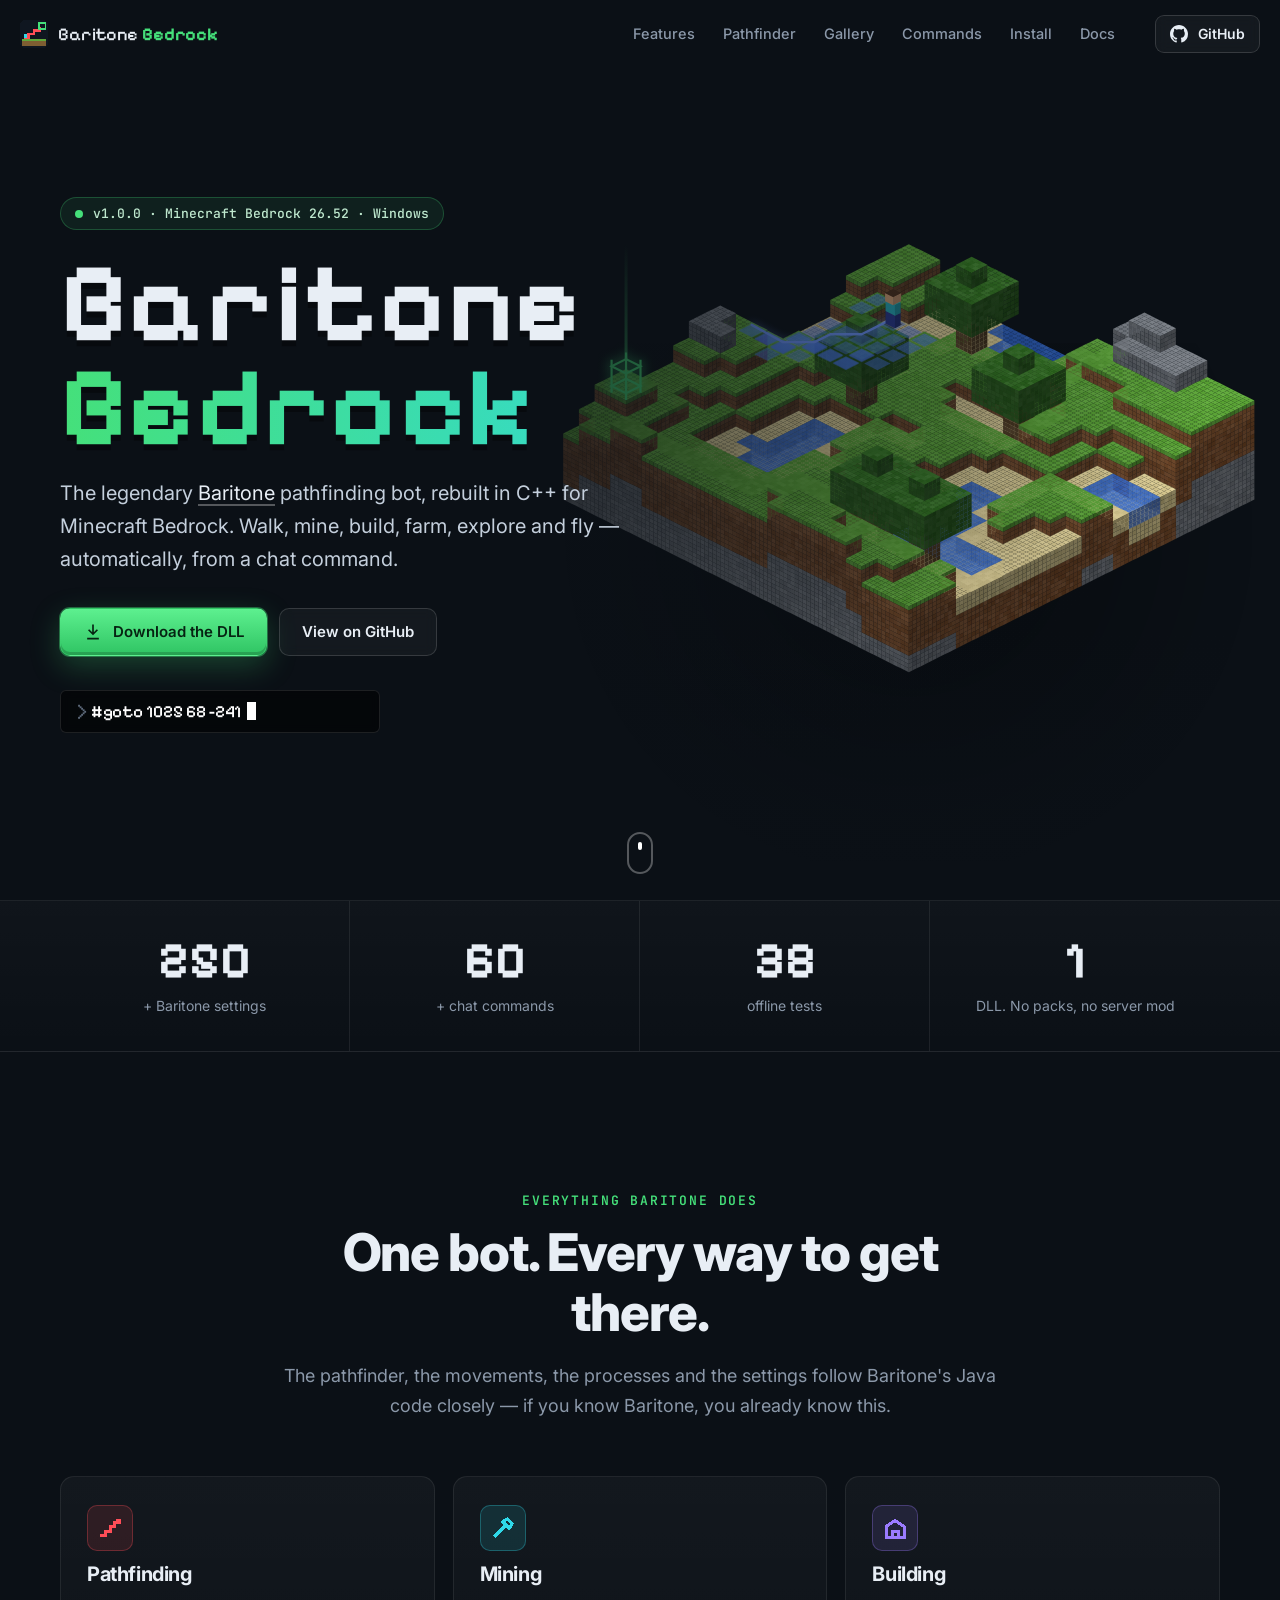
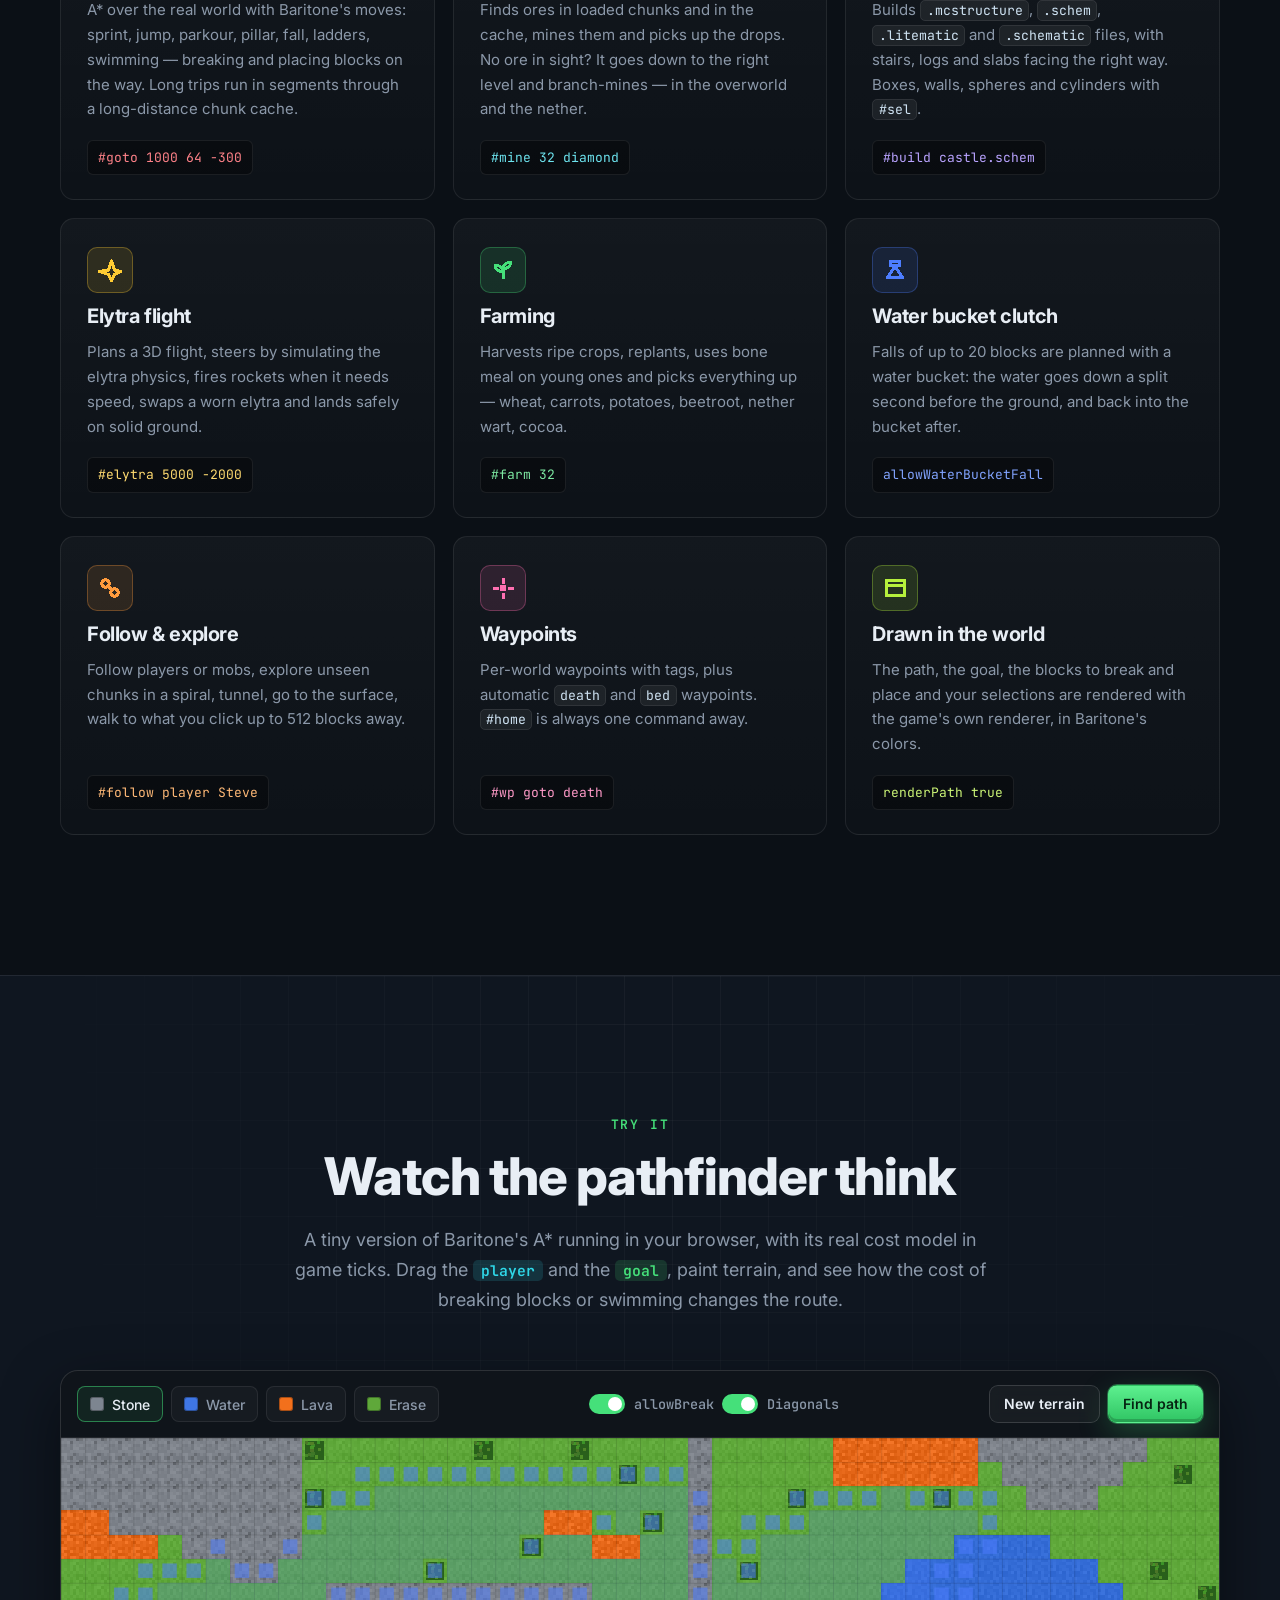
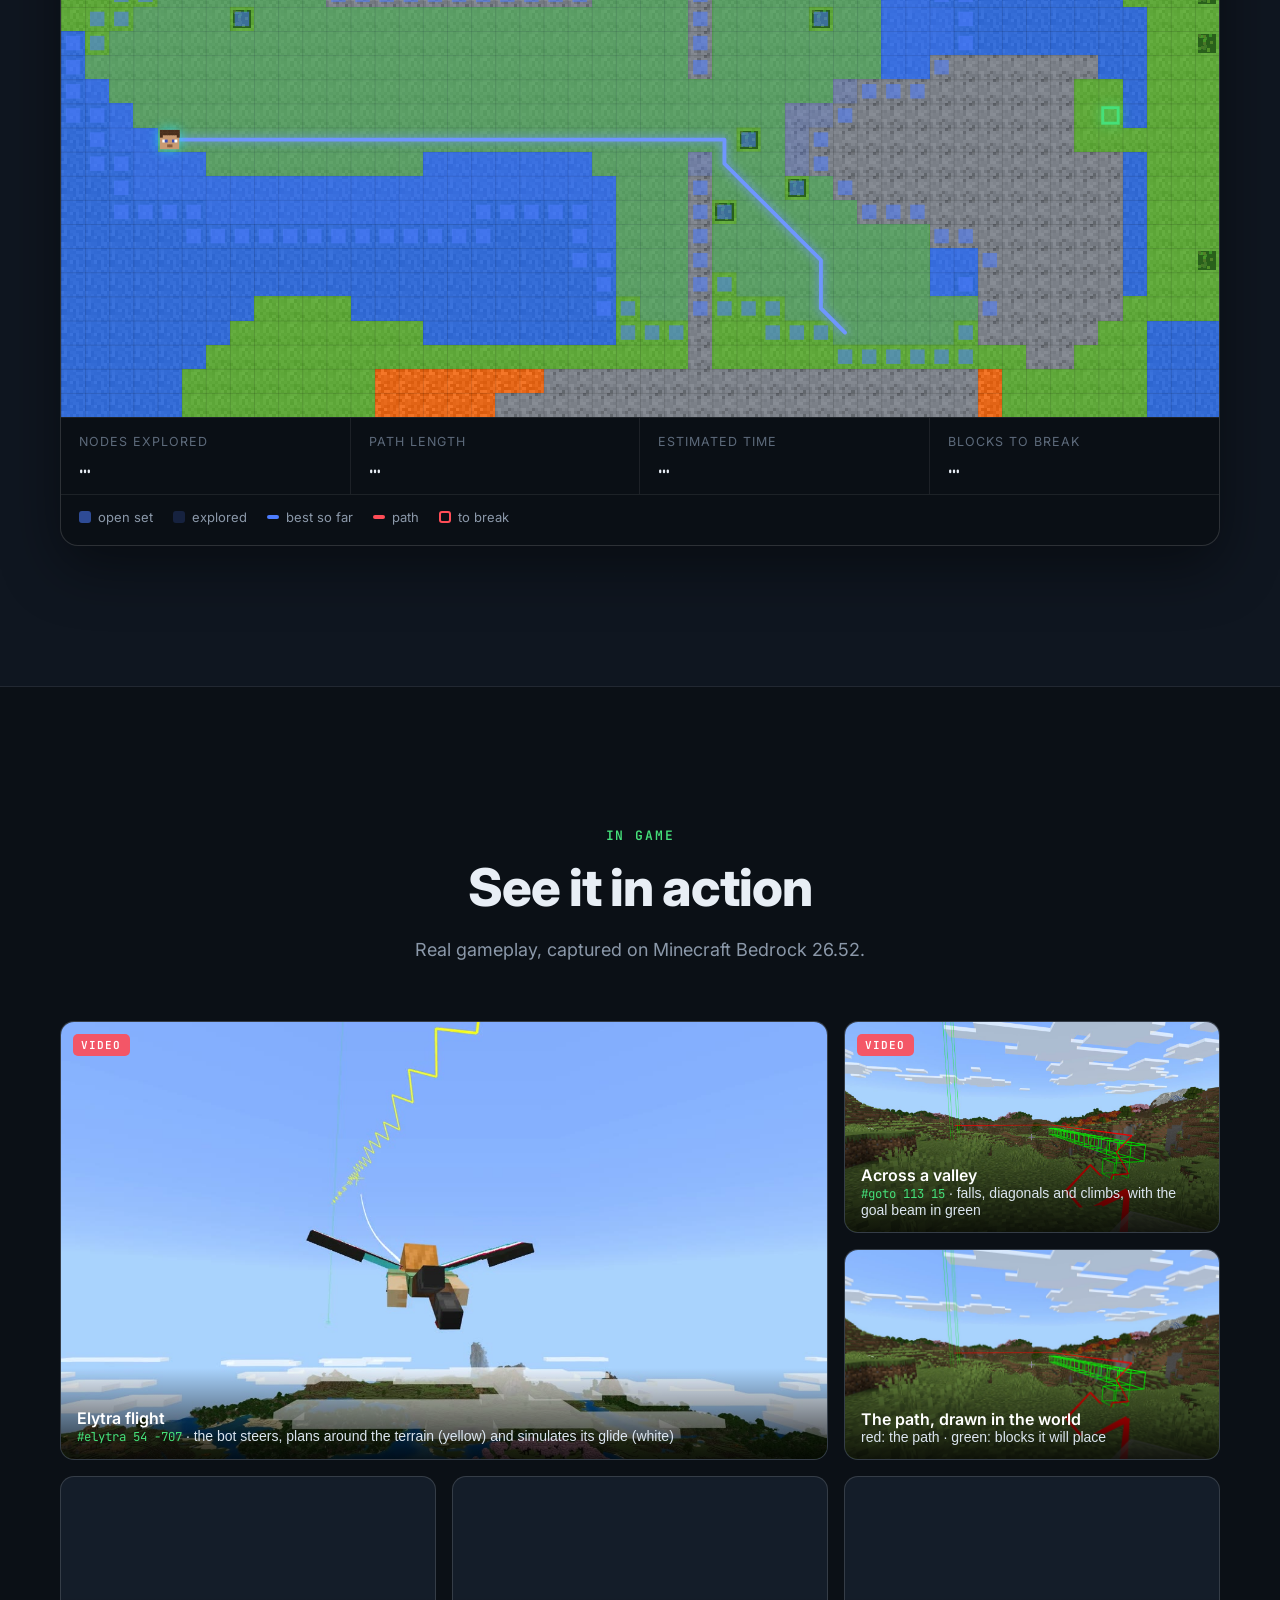
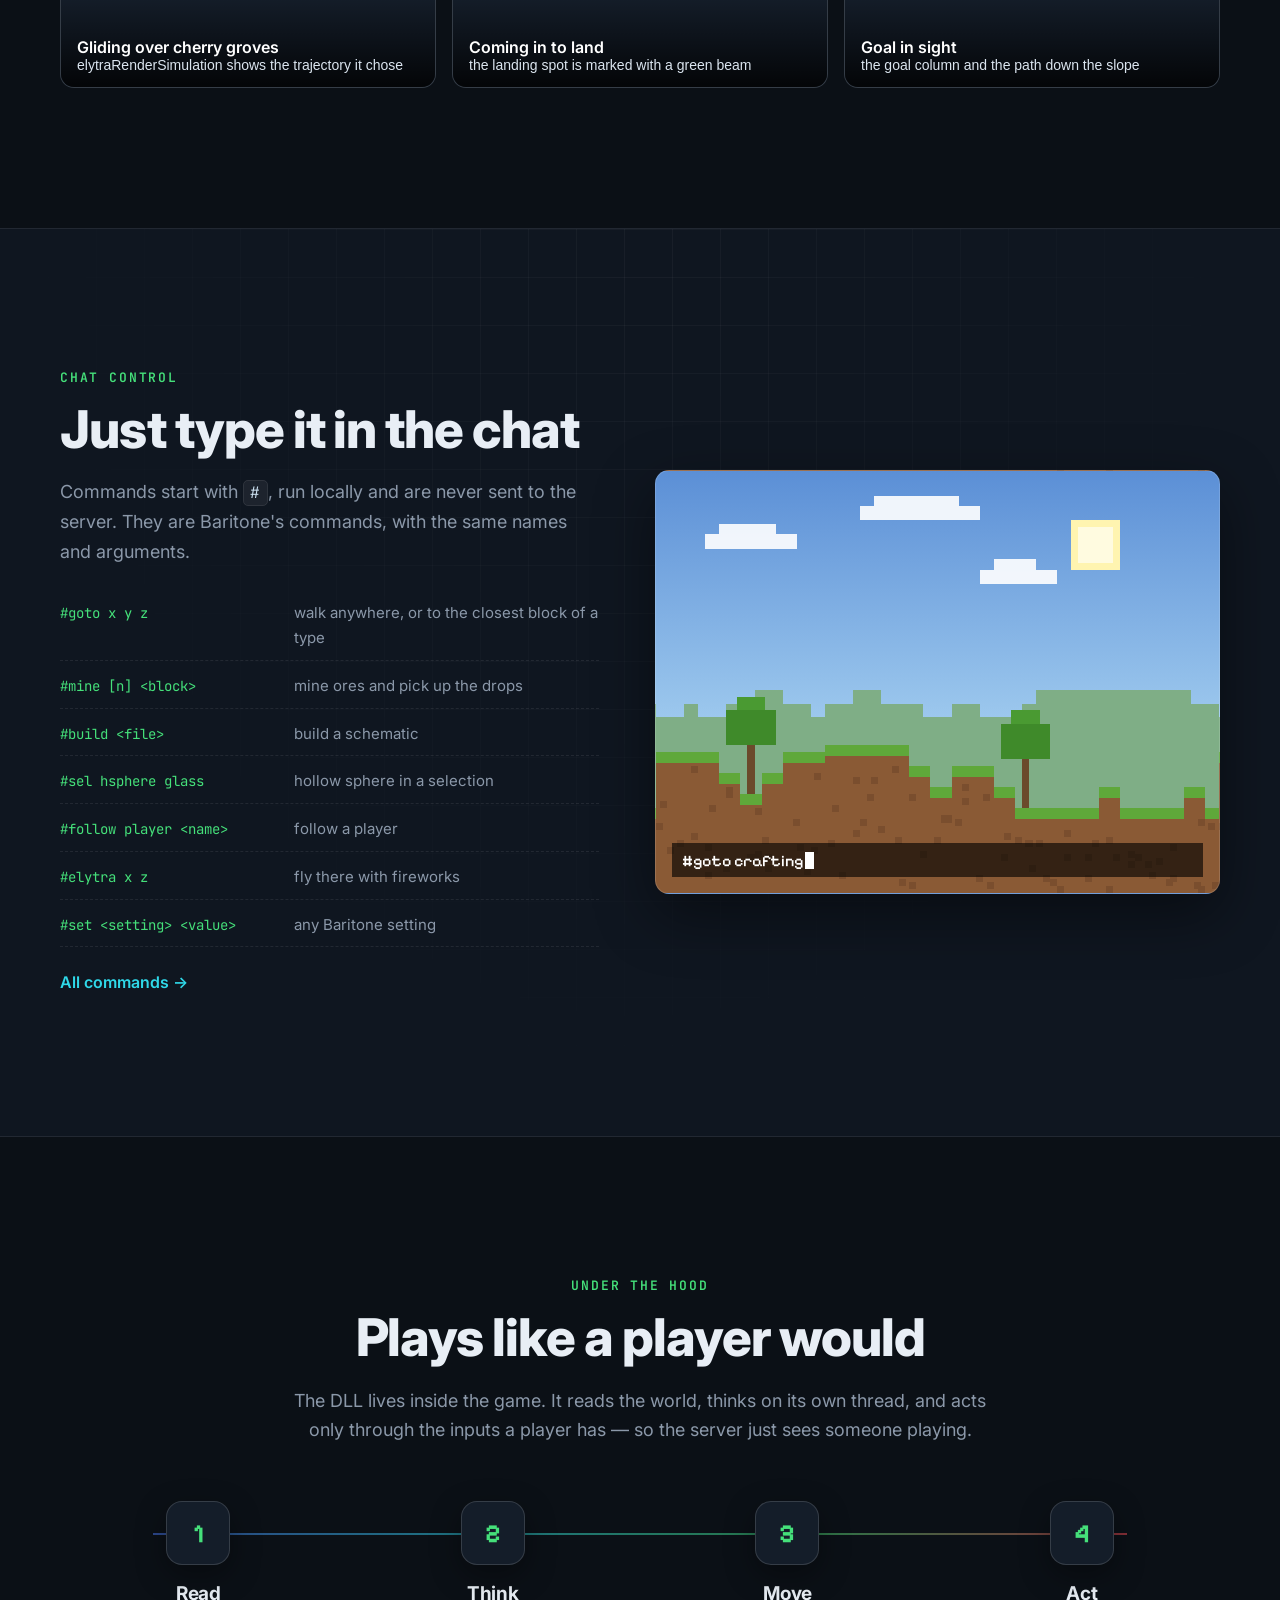
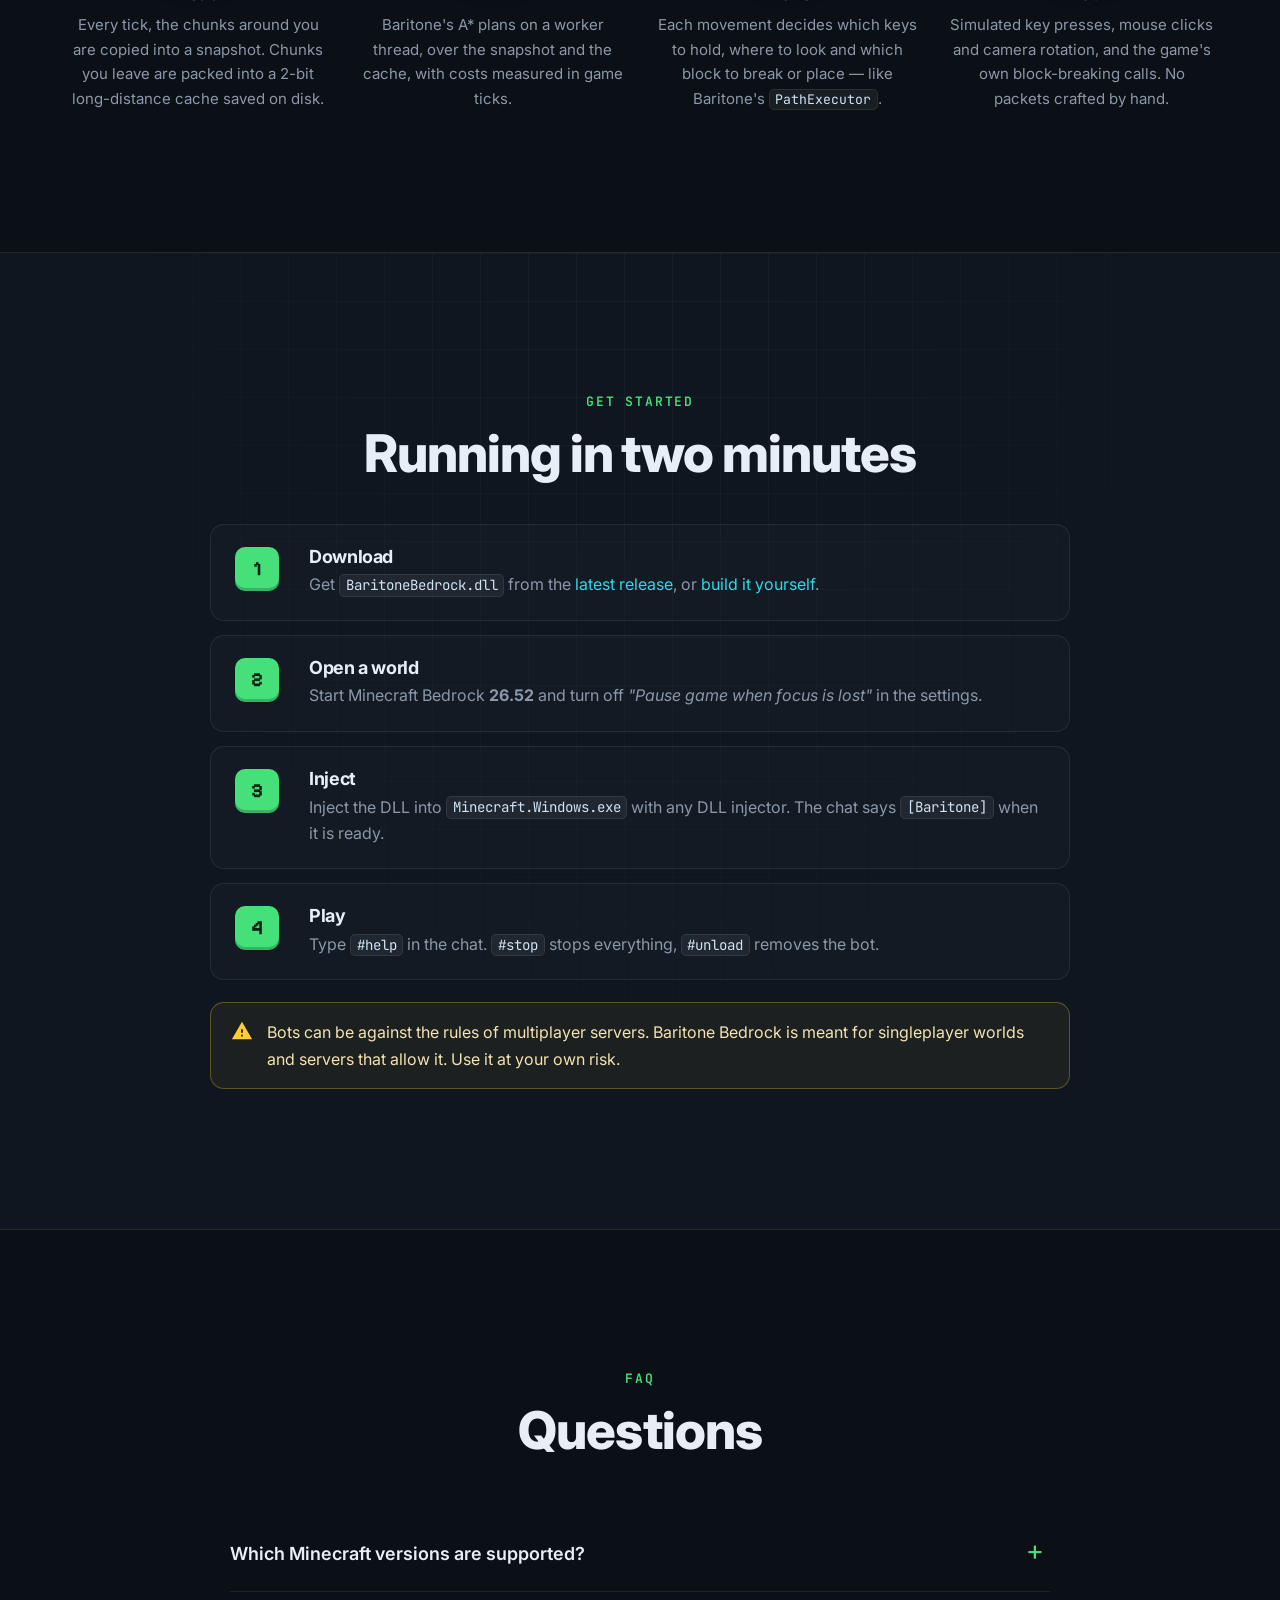
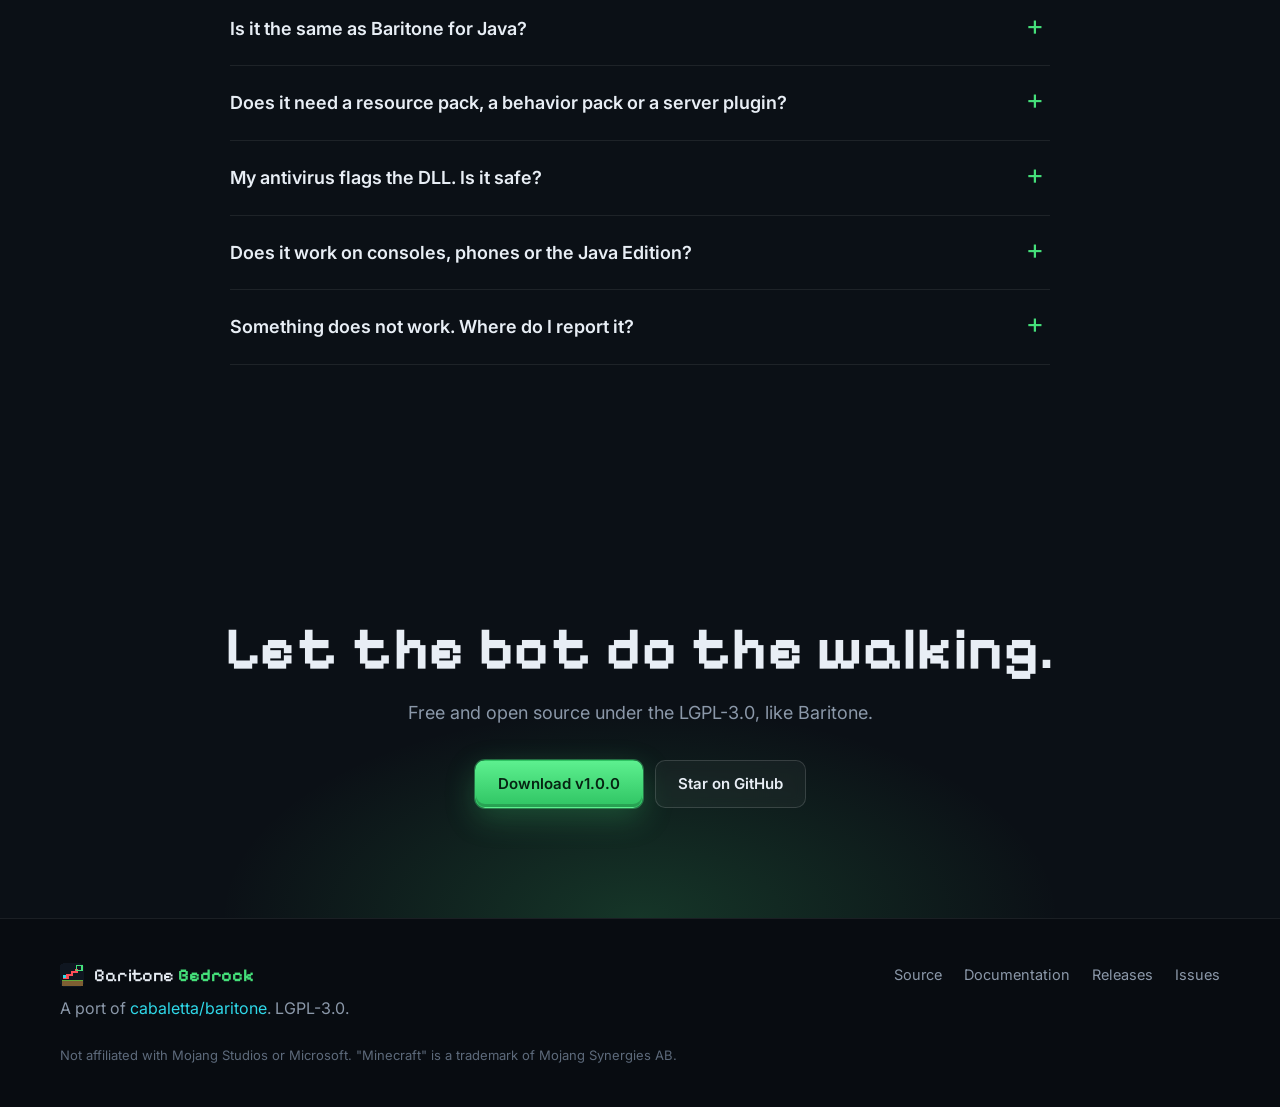
==== index.html @ 54f36e03 "Baritone Bedrock website Static site for GitHub Pages: animated voxel hero where a bot runs A*, an i" ====
<!doctype html>
<html lang="en">
<head>
  <meta charset="utf-8">
  <meta name="viewport" content="width=device-width, initial-scale=1">
  <title>Baritone Bedrock — the Baritone pathfinding bot for Minecraft Bedrock</title>
  <meta name="description" content="Baritone Bedrock is the Baritone pathfinding bot ported to Minecraft Bedrock Edition for Windows. Walk, mine, build, farm, explore and fly with an elytra, automatically, from chat commands.">
  <meta name="theme-color" content="#0b1016">
  <link rel="icon" href="assets/img/favicon.svg" type="image/svg+xml">

  <meta property="og:type" content="website">
  <meta property="og:title" content="Baritone Bedrock">
  <meta property="og:description" content="The Baritone pathfinding bot, ported to Minecraft Bedrock for Windows. One DLL, every Baritone command.">
  <meta property="og:image" content="https://miked06.github.io/bartione-bedrock-website/assets/img/og.png">
  <meta name="twitter:card" content="summary_large_image">

  <link rel="preconnect" href="https://fonts.googleapis.com">
  <link rel="preconnect" href="https://fonts.gstatic.com" crossorigin>
  <link href="https://fonts.googleapis.com/css2?family=Inter:wght@400;500;600;700;800&family=JetBrains+Mono:wght@400;600&family=Pixelify+Sans:wght@500;700&display=swap" rel="stylesheet">
  <link rel="stylesheet" href="assets/css/style.css">
</head>
<body>
  <a class="skip" href="#main">Skip to content</a>

  <header class="nav" id="nav">
    <div class="nav__inner">
      <a class="brand" href="#top" aria-label="Baritone Bedrock home">
        <img src="assets/img/favicon.svg" alt="" width="28" height="28">
        <span>Baritone <b>Bedrock</b></span>
      </a>
      <nav class="nav__links" aria-label="Main">
        <a href="#features">Features</a>
        <a href="#demo">Pathfinder</a>
        <a href="#gallery">Gallery</a>
        <a href="#commands">Commands</a>
        <a href="#install">Install</a>
        <a href="https://github.com/miked06/baritone-bedrock/tree/main/docs">Docs</a>
      </nav>
      <a class="btn btn--ghost btn--sm nav__gh" href="https://github.com/miked06/baritone-bedrock">
        <svg viewBox="0 0 16 16" width="18" height="18" aria-hidden="true"><path fill="currentColor" d="M8 0C3.58 0 0 3.58 0 8c0 3.54 2.29 6.53 5.47 7.59.4.07.55-.17.55-.38 0-.19-.01-.82-.01-1.49-2.01.37-2.53-.49-2.69-.94-.09-.23-.48-.94-.82-1.13-.28-.15-.68-.52-.01-.53.63-.01 1.08.58 1.23.82.72 1.21 1.87.87 2.33.66.07-.52.28-.87.51-1.07-1.78-.2-3.64-.89-3.64-3.95 0-.87.31-1.59.82-2.15-.08-.2-.36-1.02.08-2.12 0 0 .67-.21 2.2.82.64-.18 1.32-.27 2-.27.68 0 1.36.09 2 .27 1.53-1.04 2.2-.82 2.2-.82.44 1.1.16 1.92.08 2.12.51.56.82 1.27.82 2.15 0 3.07-1.87 3.75-3.65 3.95.29.25.54.73.54 1.48 0 1.07-.01 1.93-.01 2.2 0 .21.15.46.55.38A8.013 8.013 0 0016 8c0-4.42-3.58-8-8-8z"/></svg>
        <span>GitHub</span>
      </a>
      <button class="nav__toggle" aria-label="Open menu" aria-expanded="false"><span></span><span></span></button>
    </div>
  </header>

  <main id="main">
    <!-- ============================== HERO ============================== -->
    <section class="hero" id="top">
      <canvas class="hero__canvas" id="hero-canvas" aria-hidden="true"></canvas>
      <div class="hero__fade"></div>
      <div class="hero__content">
        <p class="eyebrow reveal"><span class="dot"></span> v1.0.0 · Minecraft Bedrock 26.52 · Windows</p>
        <h1 class="hero__title reveal">
          <span class="pixel">Baritone</span>
          <span class="pixel hero__title-accent">Bedrock</span>
        </h1>
        <p class="hero__lead reveal">
          The legendary <a href="https://github.com/cabaletta/baritone">Baritone</a> pathfinding bot, rebuilt in C++ for Minecraft Bedrock.
          Walk, mine, build, farm, explore and fly — automatically, from a chat command.
        </p>
        <div class="hero__cta reveal">
          <a class="btn btn--primary" href="https://github.com/miked06/baritone-bedrock/releases/latest/download/BaritoneBedrock.dll">
            <svg viewBox="0 0 24 24" width="20" height="20" aria-hidden="true"><path fill="currentColor" d="M11 3h2v9.17l3.59-3.58L18 10l-6 6-6-6 1.41-1.41L11 12.17V3zM5 19h14v2H5z"/></svg>
            Download the DLL
          </a>
          <a class="btn btn--ghost" href="https://github.com/miked06/baritone-bedrock">View on GitHub</a>
        </div>
        <div class="hero__chat reveal" aria-label="Example command">
          <span class="chat-prefix">&gt;</span> <span class="typed" id="hero-typed">#goto diamond_ore</span><span class="caret"></span>
        </div>
      </div>
      <a class="hero__scroll" href="#stats" aria-label="Scroll down"><span></span></a>
    </section>

    <!-- ============================== STATS ============================== -->
    <section class="stats" id="stats">
      <div class="container stats__grid">
        <div class="stat reveal"><b data-count="250">0</b><span>+ Baritone settings</span></div>
        <div class="stat reveal"><b data-count="60">0</b><span>+ chat commands</span></div>
        <div class="stat reveal"><b data-count="38">0</b><span>offline tests</span></div>
        <div class="stat reveal"><b data-count="1">0</b><span>DLL. No packs, no server mod</span></div>
      </div>
    </section>

    <!-- ============================== FEATURES ============================== -->
    <section class="section" id="features">
      <div class="container">
        <header class="section__head reveal">
          <p class="kicker">Everything Baritone does</p>
          <h2>One bot. Every way to get there.</h2>
          <p class="section__lead">The pathfinder, the movements, the processes and the settings follow Baritone's Java code closely — if you know Baritone, you already know this.</p>
        </header>

        <div class="features">
          <article class="card reveal" style="--accent: var(--red)">
            <div class="card__icon"><svg viewBox="0 0 16 16" aria-hidden="true"><path d="M2 13h3v-3h3V7h3V4h3" fill="none" stroke="currentColor" stroke-width="2" stroke-linecap="square"/><rect x="12" y="2" width="3" height="3" fill="currentColor"/></svg></div>
            <h3>Pathfinding</h3>
            <p>A* over the real world with Baritone's moves: sprint, jump, parkour, pillar, fall, ladders, swimming — breaking and placing blocks on the way. Long trips run in segments through a long-distance chunk cache.</p>
            <code>#goto 1000 64 -300</code>
          </article>
          <article class="card reveal" style="--accent: var(--cyan)">
            <div class="card__icon"><svg viewBox="0 0 16 16" aria-hidden="true"><path d="M3 13l6-6M8 4l4 4M9 3l2-1 3 3-1 2" fill="none" stroke="currentColor" stroke-width="2" stroke-linecap="square"/></svg></div>
            <h3>Mining</h3>
            <p>Finds ores in loaded chunks and in the cache, mines them and picks up the drops. No ore in sight? It goes down to the right level and branch-mines — in the overworld and the nether.</p>
            <code>#mine 32 diamond</code>
          </article>
          <article class="card reveal" style="--accent: var(--violet)">
            <div class="card__icon"><svg viewBox="0 0 16 16" aria-hidden="true"><path d="M2 14V7l6-4 6 4v7H2zM6 14v-4h4v4" fill="none" stroke="currentColor" stroke-width="2" stroke-linejoin="miter"/></svg></div>
            <h3>Building</h3>
            <p>Builds <code class="inline">.mcstructure</code>, <code class="inline">.schem</code>, <code class="inline">.litematic</code> and <code class="inline">.schematic</code> files, with stairs, logs and slabs facing the right way. Boxes, walls, spheres and cylinders with <code class="inline">#sel</code>.</p>
            <code>#build castle.schem</code>
          </article>
          <article class="card reveal" style="--accent: var(--gold)">
            <div class="card__icon"><svg viewBox="0 0 16 16" aria-hidden="true"><path d="M1 9l6-1 2-6 2 6 4 1-4 2-2 4-2-4z" fill="none" stroke="currentColor" stroke-width="2" stroke-linejoin="round"/></svg></div>
            <h3>Elytra flight</h3>
            <p>Plans a 3D flight, steers by simulating the elytra physics, fires rockets when it needs speed, swaps a worn elytra and lands safely on solid ground.</p>
            <code>#elytra 5000 -2000</code>
          </article>
          <article class="card reveal" style="--accent: var(--green)">
            <div class="card__icon"><svg viewBox="0 0 16 16" aria-hidden="true"><path d="M8 14V6M8 9C8 6 5 5 3 5c0 3 2 4 5 4zM8 7c0-3 3-4 5-4 0 3-2 4-5 4z" fill="none" stroke="currentColor" stroke-width="2"/></svg></div>
            <h3>Farming</h3>
            <p>Harvests ripe crops, replants, uses bone meal on young ones and picks everything up — wheat, carrots, potatoes, beetroot, nether wart, cocoa.</p>
            <code>#farm 32</code>
          </article>
          <article class="card reveal" style="--accent: var(--blue)">
            <div class="card__icon"><svg viewBox="0 0 16 16" aria-hidden="true"><path d="M5 2h6v3H9v2l4 6H3l4-6V5H5z" fill="none" stroke="currentColor" stroke-width="2" stroke-linejoin="round"/></svg></div>
            <h3>Water bucket clutch</h3>
            <p>Falls of up to 20 blocks are planned with a water bucket: the water goes down a split second before the ground, and back into the bucket after.</p>
            <code>allowWaterBucketFall</code>
          </article>
          <article class="card reveal" style="--accent: var(--orange)">
            <div class="card__icon"><svg viewBox="0 0 16 16" aria-hidden="true"><circle cx="5" cy="5" r="2.5" fill="none" stroke="currentColor" stroke-width="2"/><circle cx="11" cy="11" r="2.5" fill="none" stroke="currentColor" stroke-width="2"/><path d="M7 7l2 2" stroke="currentColor" stroke-width="2"/></svg></div>
            <h3>Follow &amp; explore</h3>
            <p>Follow players or mobs, explore unseen chunks in a spiral, tunnel, go to the surface, walk to what you click up to 512 blocks away.</p>
            <code>#follow player Steve</code>
          </article>
          <article class="card reveal" style="--accent: var(--pink)">
            <div class="card__icon"><svg viewBox="0 0 16 16" aria-hidden="true"><path d="M8 1v4M8 11v4M1 8h4M11 8h4" stroke="currentColor" stroke-width="2"/><rect x="6" y="6" width="4" height="4" fill="currentColor"/></svg></div>
            <h3>Waypoints</h3>
            <p>Per-world waypoints with tags, plus automatic <code class="inline">death</code> and <code class="inline">bed</code> waypoints. <code class="inline">#home</code> is always one command away.</p>
            <code>#wp goto death</code>
          </article>
          <article class="card reveal" style="--accent: var(--lime)">
            <div class="card__icon"><svg viewBox="0 0 16 16" aria-hidden="true"><path d="M2 3h12v10H2zM2 6h12" fill="none" stroke="currentColor" stroke-width="2"/></svg></div>
            <h3>Drawn in the world</h3>
            <p>The path, the goal, the blocks to break and place and your selections are rendered with the game's own renderer, in Baritone's colors.</p>
            <code>renderPath true</code>
          </article>
        </div>
      </div>
    </section>

    <!-- ============================== PATHFINDER DEMO ============================== -->
    <section class="section section--alt" id="demo">
      <div class="container">
        <header class="section__head reveal">
          <p class="kicker">Try it</p>
          <h2>Watch the pathfinder think</h2>
          <p class="section__lead">A tiny version of Baritone's A* running in your browser, with its real cost model in game ticks. Drag the <span class="tag tag--steve">player</span> and the <span class="tag tag--goal">goal</span>, paint terrain, and see how the cost of breaking blocks or swimming changes the route.</p>
        </header>

        <div class="demo reveal">
          <div class="demo__toolbar" role="toolbar" aria-label="Pathfinder tools">
            <div class="demo__group" role="radiogroup" aria-label="Brush">
              <button class="tool is-active" data-brush="stone" aria-pressed="true"><i class="sw sw--stone"></i>Stone</button>
              <button class="tool" data-brush="water" aria-pressed="false"><i class="sw sw--water"></i>Water</button>
              <button class="tool" data-brush="lava" aria-pressed="false"><i class="sw sw--lava"></i>Lava</button>
              <button class="tool" data-brush="grass" aria-pressed="false"><i class="sw sw--grass"></i>Erase</button>
            </div>
            <div class="demo__group">
              <label class="switch"><input type="checkbox" id="opt-break" checked><span></span>allowBreak</label>
              <label class="switch"><input type="checkbox" id="opt-diag" checked><span></span>Diagonals</label>
            </div>
            <div class="demo__group">
              <button class="btn btn--sm btn--ghost" id="demo-random">New terrain</button>
              <button class="btn btn--sm btn--primary" id="demo-run">Find path</button>
            </div>
          </div>
          <div class="demo__stage">
            <canvas id="demo-canvas" aria-label="Pathfinding grid. Drag the player and the goal, paint terrain with the brush."></canvas>
          </div>
          <div class="demo__stats" aria-live="polite">
            <div><span>Nodes explored</span><b id="st-nodes">—</b></div>
            <div><span>Path length</span><b id="st-length">—</b></div>
            <div><span>Estimated time</span><b id="st-time">—</b></div>
            <div><span>Blocks to break</span><b id="st-break">—</b></div>
          </div>
          <p class="demo__legend">
            <span><i class="lg lg--open"></i>open set</span>
            <span><i class="lg lg--closed"></i>explored</span>
            <span><i class="lg lg--best"></i>best so far</span>
            <span><i class="lg lg--path"></i>path</span>
            <span><i class="lg lg--break"></i>to break</span>
          </p>
        </div>
      </div>
    </section>

    <!-- ============================== GALLERY ============================== -->
    <section class="section" id="gallery">
      <div class="container">
        <header class="section__head reveal">
          <p class="kicker">In game</p>
          <h2>See it in action</h2>
          <p class="section__lead">Real gameplay, captured on Minecraft Bedrock 26.52.</p>
        </header>
        <div class="gallery" id="gallery-grid">
          <!-- filled by assets/js/main.js from the MEDIA list -->
        </div>
      </div>
    </section>

    <!-- ============================== COMMANDS ============================== -->
    <section class="section section--alt" id="commands">
      <div class="container commands">
        <div class="commands__text reveal">
          <p class="kicker">Chat control</p>
          <h2>Just type it in the chat</h2>
          <p class="section__lead">Commands start with <code class="inline">#</code>, run locally and are never sent to the server. They are Baritone's commands, with the same names and arguments.</p>
          <ul class="cmdlist">
            <li><code>#goto x y z</code><span>walk anywhere, or to the closest block of a type</span></li>
            <li><code>#mine [n] &lt;block&gt;</code><span>mine ores and pick up the drops</span></li>
            <li><code>#build &lt;file&gt;</code><span>build a schematic</span></li>
            <li><code>#sel hsphere glass</code><span>hollow sphere in a selection</span></li>
            <li><code>#follow player &lt;name&gt;</code><span>follow a player</span></li>
            <li><code>#elytra x z</code><span>fly there with fireworks</span></li>
            <li><code>#set &lt;setting&gt; &lt;value&gt;</code><span>any Baritone setting</span></li>
          </ul>
          <a class="link-arrow" href="https://github.com/miked06/baritone-bedrock/blob/main/docs/COMMANDS.md">All commands</a>
        </div>
        <div class="mc-chat reveal" aria-hidden="true">
          <div class="mc-chat__log" id="chat-log"></div>
          <div class="mc-chat__input"><span id="chat-input"></span><span class="caret"></span></div>
        </div>
      </div>
    </section>

    <!-- ============================== HOW IT WORKS ============================== -->
    <section class="section" id="how">
      <div class="container">
        <header class="section__head reveal">
          <p class="kicker">Under the hood</p>
          <h2>Plays like a player would</h2>
          <p class="section__lead">The DLL lives inside the game. It reads the world, thinks on its own thread, and acts only through the inputs a player has — so the server just sees someone playing.</p>
        </header>
        <ol class="pipeline">
          <li class="reveal"><b>1</b><h3>Read</h3><p>Every tick, the chunks around you are copied into a snapshot. Chunks you leave are packed into a 2-bit long-distance cache saved on disk.</p></li>
          <li class="reveal"><b>2</b><h3>Think</h3><p>Baritone's A* plans on a worker thread, over the snapshot and the cache, with costs measured in game ticks.</p></li>
          <li class="reveal"><b>3</b><h3>Move</h3><p>Each movement decides which keys to hold, where to look and which block to break or place — like Baritone's <code class="inline">PathExecutor</code>.</p></li>
          <li class="reveal"><b>4</b><h3>Act</h3><p>Simulated key presses, mouse clicks and camera rotation, and the game's own block-breaking calls. No packets crafted by hand.</p></li>
        </ol>
      </div>
    </section>

    <!-- ============================== INSTALL ============================== -->
    <section class="section section--alt" id="install">
      <div class="container install">
        <header class="section__head reveal">
          <p class="kicker">Get started</p>
          <h2>Running in two minutes</h2>
        </header>
        <ol class="steps">
          <li class="step reveal">
            <span class="step__n">1</span>
            <div>
              <h3>Download</h3>
              <p>Get <code class="inline">BaritoneBedrock.dll</code> from the <a href="https://github.com/miked06/baritone-bedrock/releases/latest">latest release</a>, or <a href="https://github.com/miked06/baritone-bedrock/blob/main/docs/BUILDING.md">build it yourself</a>.</p>
            </div>
          </li>
          <li class="step reveal">
            <span class="step__n">2</span>
            <div>
              <h3>Open a world</h3>
              <p>Start Minecraft Bedrock <b>26.52</b> and turn off <i>"Pause game when focus is lost"</i> in the settings.</p>
            </div>
          </li>
          <li class="step reveal">
            <span class="step__n">3</span>
            <div>
              <h3>Inject</h3>
              <p>Inject the DLL into <code class="inline">Minecraft.Windows.exe</code> with any DLL injector. The chat says <code class="inline">[Baritone]</code> when it is ready.</p>
            </div>
          </li>
          <li class="step reveal">
            <span class="step__n">4</span>
            <div>
              <h3>Play</h3>
              <p>Type <code class="inline">#help</code> in the chat. <code class="inline">#stop</code> stops everything, <code class="inline">#unload</code> removes the bot.</p>
            </div>
          </li>
        </ol>
        <div class="callout reveal">
          <svg viewBox="0 0 24 24" width="22" height="22" aria-hidden="true"><path fill="currentColor" d="M1 21h22L12 2 1 21zm12-3h-2v-2h2v2zm0-4h-2v-4h2v4z"/></svg>
          <p>Bots can be against the rules of multiplayer servers. Baritone Bedrock is meant for singleplayer worlds and servers that allow it. Use it at your own risk.</p>
        </div>
      </div>
    </section>

    <!-- ============================== FAQ ============================== -->
    <section class="section" id="faq">
      <div class="container faq">
        <header class="section__head reveal">
          <p class="kicker">FAQ</p>
          <h2>Questions</h2>
        </header>
        <details class="reveal">
          <summary>Which Minecraft versions are supported?</summary>
          <p>Minecraft Bedrock <b>26.52</b> for Windows (package 1.26.5203.0). The DLL reads the game's memory directly, so each game update needs updated signatures and offsets — the <a href="https://github.com/miked06/baritone-bedrock/blob/main/docs/DEVELOPMENT.md#updating-to-a-new-game-version">development guide</a> explains how, and contributions are very welcome.</p>
        </details>
        <details class="reveal">
          <summary>Is it the same as Baritone for Java?</summary>
          <p>It is a port of Baritone's Java code: same commands, same settings, same algorithms and costs. A few things work differently on Bedrock (for example the elytra cannot predict terrain from the world seed) — they are all listed in <a href="https://github.com/miked06/baritone-bedrock/blob/main/docs/PARITY.md">PARITY.md</a>.</p>
        </details>
        <details class="reveal">
          <summary>Does it need a resource pack, a behavior pack or a server plugin?</summary>
          <p>No. It is a single DLL injected into the game. It works in singleplayer and, as a client-side bot, on servers.</p>
        </details>
        <details class="reveal">
          <summary>My antivirus flags the DLL. Is it safe?</summary>
          <p>DLL injectors and injected DLLs are often flagged because of how they work. The code is open source: you can read it and <a href="https://github.com/miked06/baritone-bedrock/blob/main/docs/BUILDING.md">build the DLL yourself</a> with Visual Studio.</p>
        </details>
        <details class="reveal">
          <summary>Does it work on consoles, phones or the Java Edition?</summary>
          <p>Only Minecraft Bedrock for Windows (x64). For Java Edition, use the original <a href="https://github.com/cabaletta/baritone">Baritone</a>.</p>
        </details>
        <details class="reveal">
          <summary>Something does not work. Where do I report it?</summary>
          <p>Check the <a href="https://github.com/miked06/baritone-bedrock/blob/main/docs/TROUBLESHOOTING.md">troubleshooting guide</a>, then <a href="https://github.com/miked06/baritone-bedrock/issues/new/choose">open an issue</a> with your <code class="inline">log.txt</code>.</p>
        </details>
      </div>
    </section>

    <!-- ============================== CTA ============================== -->
    <section class="cta">
      <div class="container cta__inner reveal">
        <h2 class="pixel">Let the bot do the walking.</h2>
        <p>Free and open source under the LGPL-3.0, like Baritone.</p>
        <div class="hero__cta">
          <a class="btn btn--primary" href="https://github.com/miked06/baritone-bedrock/releases/latest">Download v1.0.0</a>
          <a class="btn btn--ghost" href="https://github.com/miked06/baritone-bedrock">Star on GitHub</a>
        </div>
      </div>
    </section>
  </main>

  <footer class="footer">
    <div class="container footer__inner">
      <div>
        <a class="brand" href="#top"><img src="assets/img/favicon.svg" alt="" width="24" height="24"><span>Baritone <b>Bedrock</b></span></a>
        <p class="muted">A port of <a href="https://github.com/cabaletta/baritone">cabaletta/baritone</a>. LGPL-3.0.</p>
      </div>
      <nav aria-label="Footer">
        <a href="https://github.com/miked06/baritone-bedrock">Source</a>
        <a href="https://github.com/miked06/baritone-bedrock/tree/main/docs">Documentation</a>
        <a href="https://github.com/miked06/baritone-bedrock/releases">Releases</a>
        <a href="https://github.com/miked06/baritone-bedrock/issues">Issues</a>
      </nav>
      <p class="footer__legal muted">Not affiliated with Mojang Studios or Microsoft. "Minecraft" is a trademark of Mojang Synergies AB.</p>
    </div>
  </footer>

  <div class="lightbox" id="lightbox" hidden>
    <button class="lightbox__close" aria-label="Close">×</button>
    <div class="lightbox__body"></div>
  </div>

  <script src="assets/js/hero.js" defer></script>
  <script src="assets/js/pathfinder.js" defer></script>
  <script src="assets/js/media.js" defer></script>
  <script src="assets/js/main.js" defer></script>
</body>
</html>
---- assets/css/style.css ----
/* Baritone Bedrock website. Plain CSS, no build step (GitHub Pages). */

:root {
  --bg: #0b1016;
  --bg-2: #0f1620;
  --bg-3: #141d29;
  --line: rgba(255, 255, 255, 0.08);
  --line-2: rgba(255, 255, 255, 0.14);
  --text: #e8eef5;
  --muted: #8b98a9;
  --dim: #5d6a7b;

  /* Baritone's render colors */
  --red: #ff4d57;     /* colorCurrentPath */
  --green: #45e07a;   /* colorGoalBox */
  --blue: #4d7dff;    /* colorBestPathSoFar */
  --cyan: #2fd8e8;    /* colorSelection */
  --magenta: #e04dff; /* colorNextPath */
  --gold: #ffcc33;
  --violet: #9b7bff;
  --orange: #ff9b3d;
  --pink: #ff6fb1;
  --lime: #b6f03c;

  --grass: #5fa83a;
  --grass-dark: #3f7a24;
  --dirt: #8a5a35;

  --radius: 14px;
  --radius-sm: 8px;
  --shadow: 0 20px 60px rgba(0, 0, 0, 0.45);
  --container: 1160px;
  --ease: cubic-bezier(0.2, 0.8, 0.2, 1);

  --font: "Inter", system-ui, -apple-system, "Segoe UI", sans-serif;
  --pixel: "Pixelify Sans", "Inter", system-ui, sans-serif;
  --mono: "JetBrains Mono", ui-monospace, "Cascadia Code", Consolas, monospace;
}

*, *::before, *::after { box-sizing: border-box; }
html { scroll-behavior: smooth; -webkit-text-size-adjust: 100%; }
body {
  margin: 0;
  background: var(--bg);
  color: var(--text);
  font: 400 16px/1.65 var(--font);
  -webkit-font-smoothing: antialiased;
  overflow-x: hidden;
}
img, video, canvas { display: block; max-width: 100%; }
a { color: var(--cyan); text-decoration: none; }
a:hover { text-decoration: underline; text-underline-offset: 3px; }
h1, h2, h3 { line-height: 1.15; margin: 0; letter-spacing: -0.02em; }
p { margin: 0; }
code, .inline { font-family: var(--mono); font-size: 0.88em; }
code.inline {
  background: rgba(255, 255, 255, 0.06);
  border: 1px solid var(--line);
  padding: 0.08em 0.4em;
  border-radius: 5px;
  color: #cfe3f3;
}
::selection { background: rgba(69, 224, 122, 0.35); }
.pixel { font-family: var(--pixel); font-weight: 700; letter-spacing: 0.01em; }
.muted { color: var(--muted); }
.container { width: min(var(--container), calc(100% - 40px)); margin-inline: auto; }

.skip { position: absolute; left: -999px; top: 0; z-index: 100; background: var(--green); color: #04110a; padding: 8px 14px; }
.skip:focus { left: 12px; top: 12px; }

:focus-visible { outline: 2px solid var(--green); outline-offset: 3px; border-radius: 4px; }

/* ------------------------------------------------------------------ buttons */
.btn {
  --h: 48px;
  display: inline-flex; align-items: center; gap: 10px;
  height: var(--h); padding: 0 22px;
  border-radius: 10px; border: 1px solid transparent;
  font: 600 15px/1 var(--font); color: var(--text);
  cursor: pointer; text-decoration: none !important;
  transition: transform 0.2s var(--ease), background 0.2s, border-color 0.2s, box-shadow 0.2s;
  white-space: nowrap;
}
.btn:active { transform: translateY(1px) scale(0.98); }
.btn--sm { --h: 38px; padding: 0 14px; font-size: 14px; border-radius: 9px; }
.btn--primary {
  background: linear-gradient(180deg, #5df08f, #2fc463);
  color: #062312;
  box-shadow: 0 0 0 1px rgba(69, 224, 122, 0.4), 0 10px 30px rgba(69, 224, 122, 0.25), inset 0 -3px 0 rgba(0, 0, 0, 0.18);
}
.btn--primary:hover { transform: translateY(-2px); box-shadow: 0 0 0 1px rgba(69, 224, 122, 0.6), 0 16px 40px rgba(69, 224, 122, 0.35), inset 0 -3px 0 rgba(0, 0, 0, 0.18); }
.btn--ghost { background: rgba(255, 255, 255, 0.04); border-color: var(--line-2); backdrop-filter: blur(6px); }
.btn--ghost:hover { background: rgba(255, 255, 255, 0.09); border-color: rgba(255, 255, 255, 0.28); transform: translateY(-2px); }

/* ------------------------------------------------------------------ nav */
.nav {
  position: fixed; inset: 0 0 auto 0; z-index: 50;
  transition: background 0.3s, border-color 0.3s, backdrop-filter 0.3s;
  border-bottom: 1px solid transparent;
}
.nav.is-scrolled { background: rgba(11, 16, 22, 0.72); backdrop-filter: blur(14px) saturate(1.4); border-bottom-color: var(--line); }
.nav__inner { display: flex; align-items: center; gap: 28px; height: 68px; width: min(1240px, calc(100% - 32px)); margin-inline: auto; }
.brand { display: inline-flex; align-items: center; gap: 10px; color: var(--text); font: 500 18px var(--pixel); text-decoration: none !important; }
.brand b { color: var(--green); font-weight: 700; }
.nav__links { display: flex; gap: 4px; margin-left: auto; }
.nav__links a { color: var(--muted); font-size: 14.5px; font-weight: 500; padding: 8px 12px; border-radius: 8px; transition: color 0.2s, background 0.2s; }
.nav__links a:hover { color: var(--text); background: rgba(255, 255, 255, 0.06); text-decoration: none; }
.nav__toggle { display: none; }

/* ------------------------------------------------------------------ hero */
.hero { position: relative; min-height: 100svh; display: grid; align-items: center; overflow: hidden; isolation: isolate; }
.hero__canvas { position: absolute; inset: 0; width: 100%; height: 100%; z-index: -2; }
.hero__fade {
  position: absolute; inset: 0; z-index: -1; pointer-events: none;
  background:
    radial-gradient(1200px 600px at 20% 40%, rgba(11, 16, 22, 0.92), rgba(11, 16, 22, 0.35) 60%, transparent 80%),
    linear-gradient(180deg, rgba(11, 16, 22, 0.2) 0%, transparent 30%, transparent 70%, var(--bg) 100%);
}
.hero__content { width: min(var(--container), calc(100% - 40px)); margin-inline: auto; padding: 120px 0 90px; max-width: var(--container); }
.hero__content > * { max-width: 640px; }
.eyebrow {
  display: inline-flex; align-items: center; gap: 10px;
  font: 500 13px var(--mono); color: #bfe9cf;
  padding: 7px 14px; border-radius: 999px;
  background: rgba(69, 224, 122, 0.08); border: 1px solid rgba(69, 224, 122, 0.25);
}
.dot { width: 8px; height: 8px; border-radius: 50%; background: var(--green); box-shadow: 0 0 0 0 rgba(69, 224, 122, 0.7); animation: pulse 2s infinite; }
@keyframes pulse { 70% { box-shadow: 0 0 0 10px rgba(69, 224, 122, 0); } 100% { box-shadow: 0 0 0 0 rgba(69, 224, 122, 0); } }
.hero__title { margin: 22px 0 18px; font-size: clamp(56px, 9vw, 112px); line-height: 0.92; display: flex; flex-direction: column; }
.hero__title .pixel { text-shadow: 0 6px 0 rgba(0, 0, 0, 0.35); }
.hero__title-accent {
  background: linear-gradient(90deg, var(--green), var(--cyan) 60%, var(--blue));
  -webkit-background-clip: text; background-clip: text; color: transparent;
  background-size: 200% 100%; animation: shine 8s linear infinite;
  filter: drop-shadow(0 6px 0 rgba(0, 0, 0, 0.35));
  text-shadow: none !important;
}
@keyframes shine { to { background-position: -200% 0; } }
.hero__lead { font-size: clamp(17px, 1.6vw, 20px); color: #c4cfdc; max-width: 560px; }
.hero__lead a { color: var(--text); text-decoration: underline; text-decoration-color: rgba(255, 255, 255, 0.3); text-underline-offset: 4px; }
.hero__cta { display: flex; flex-wrap: wrap; gap: 12px; margin-top: 32px; }
.hero__chat {
  display: inline-flex; align-items: center; gap: 4px; margin-top: 34px;
  padding: 10px 16px; min-width: 320px;
  background: rgba(0, 0, 0, 0.55); border: 1px solid rgba(255, 255, 255, 0.1); border-radius: 6px;
  font: 500 17px var(--pixel); color: #fff; backdrop-filter: blur(4px);
}
.chat-prefix { color: var(--dim); }
.caret { display: inline-block; width: 9px; height: 1.05em; margin-left: 2px; background: currentColor; vertical-align: -0.15em; animation: blink 1s steps(1) infinite; }
@keyframes blink { 50% { opacity: 0; } }
.hero__scroll { position: absolute; left: 50%; bottom: 26px; transform: translateX(-50%); width: 26px; height: 42px; border: 2px solid rgba(255, 255, 255, 0.3); border-radius: 14px; }
.hero__scroll span { position: absolute; left: 50%; top: 8px; width: 4px; height: 8px; margin-left: -2px; border-radius: 2px; background: #fff; animation: scrolly 1.8s var(--ease) infinite; }
@keyframes scrolly { 0% { opacity: 0; transform: translateY(0); } 30% { opacity: 1; } 100% { opacity: 0; transform: translateY(14px); } }

/* ------------------------------------------------------------------ stats */
.stats { border-block: 1px solid var(--line); background: linear-gradient(180deg, rgba(255, 255, 255, 0.02), transparent); }
.stats__grid { display: grid; grid-template-columns: repeat(4, 1fr); }
.stat { padding: 34px 20px; text-align: center; border-right: 1px solid var(--line); }
.stat:last-child { border-right: 0; }
.stat b { display: block; font: 700 clamp(36px, 4vw, 52px)/1 var(--pixel); color: var(--text); }
.stat span { display: block; margin-top: 8px; color: var(--muted); font-size: 14px; }

/* ------------------------------------------------------------------ sections */
.section { padding: clamp(80px, 11vw, 140px) 0; position: relative; }
.section--alt { background: var(--bg-2); border-block: 1px solid var(--line); }
.section--alt::before {
  content: ""; position: absolute; inset: 0; pointer-events: none; opacity: 0.5;
  background-image: linear-gradient(var(--line) 1px, transparent 1px), linear-gradient(90deg, var(--line) 1px, transparent 1px);
  background-size: 48px 48px;
  mask-image: radial-gradient(ellipse at 50% 0%, #000 0%, transparent 70%);
}
.section__head { max-width: 720px; margin: 0 auto 56px; text-align: center; position: relative; }
.kicker { font: 600 13px var(--mono); text-transform: uppercase; letter-spacing: 0.14em; color: var(--green); margin-bottom: 14px; }
.section h2 { font-size: clamp(32px, 4.4vw, 52px); font-weight: 800; }
.section__lead { margin-top: 18px; color: var(--muted); font-size: 18px; }

/* ------------------------------------------------------------------ features */
.features { display: grid; grid-template-columns: repeat(3, 1fr); gap: 18px; }
.card {
  --accent: var(--green);
  position: relative; padding: 28px 26px 24px; border-radius: var(--radius);
  background: linear-gradient(180deg, rgba(255, 255, 255, 0.035), rgba(255, 255, 255, 0.01));
  border: 1px solid var(--line);
  display: flex; flex-direction: column; gap: 12px; overflow: hidden;
  transition: transform 0.35s var(--ease), border-color 0.35s, box-shadow 0.35s;
}
.card::before {
  content: ""; position: absolute; inset: 0; pointer-events: none; opacity: 0; transition: opacity 0.35s;
  background: radial-gradient(360px circle at var(--mx, 50%) var(--my, 0%), color-mix(in srgb, var(--accent) 18%, transparent), transparent 60%);
}
.card:hover { transform: translateY(-4px); border-color: color-mix(in srgb, var(--accent) 40%, transparent); box-shadow: 0 18px 50px rgba(0, 0, 0, 0.35); }
.card:hover::before { opacity: 1; }
.card__icon {
  width: 46px; height: 46px; display: grid; place-items: center; border-radius: 10px;
  color: var(--accent); background: color-mix(in srgb, var(--accent) 12%, transparent);
  border: 1px solid color-mix(in srgb, var(--accent) 30%, transparent);
}
.card__icon svg { width: 24px; height: 24px; shape-rendering: crispEdges; }
.card h3 { font-size: 20px; font-weight: 700; }
.card p { color: var(--muted); font-size: 15px; flex: 1; }
.card > code {
  align-self: flex-start; margin-top: 6px;
  padding: 6px 10px; border-radius: 6px; font-size: 13px;
  background: rgba(0, 0, 0, 0.35); border: 1px solid var(--line); color: color-mix(in srgb, var(--accent) 70%, white);
}

/* ------------------------------------------------------------------ demo */
.tag { font: 600 0.82em var(--mono); padding: 1px 8px; border-radius: 5px; white-space: nowrap; }
.tag--steve { background: rgba(47, 216, 232, 0.15); color: var(--cyan); }
.tag--goal { background: rgba(69, 224, 122, 0.15); color: var(--green); }
.demo {
  position: relative; border-radius: 18px; overflow: hidden;
  border: 1px solid var(--line-2); background: #0a0f15; box-shadow: var(--shadow);
}
.demo__toolbar { display: flex; flex-wrap: wrap; gap: 12px 22px; align-items: center; justify-content: space-between; padding: 14px 16px; border-bottom: 1px solid var(--line); background: rgba(255, 255, 255, 0.02); }
.demo__group { display: flex; flex-wrap: wrap; gap: 8px; align-items: center; }
.tool {
  display: inline-flex; align-items: center; gap: 8px; height: 36px; padding: 0 12px;
  border-radius: 8px; border: 1px solid var(--line); background: rgba(255, 255, 255, 0.03);
  color: var(--muted); font: 500 14px var(--font); cursor: pointer; transition: all 0.2s;
}
.tool:hover { color: var(--text); border-color: var(--line-2); }
.tool.is-active { color: var(--text); border-color: rgba(69, 224, 122, 0.5); background: rgba(69, 224, 122, 0.08); }
.sw { width: 14px; height: 14px; border-radius: 3px; box-shadow: inset 0 0 0 1px rgba(0, 0, 0, 0.3); }
.sw--stone { background: #7d8590; }
.sw--water { background: #3f76e4; }
.sw--lava { background: #f2701c; }
.sw--grass { background: var(--grass); }
.switch { display: inline-flex; align-items: center; gap: 9px; color: var(--muted); font: 500 13.5px var(--mono); cursor: pointer; user-select: none; }
.switch input { position: absolute; opacity: 0; pointer-events: none; }
.switch span { width: 36px; height: 20px; border-radius: 20px; background: rgba(255, 255, 255, 0.12); position: relative; transition: background 0.2s; }
.switch span::after { content: ""; position: absolute; top: 3px; left: 3px; width: 14px; height: 14px; border-radius: 50%; background: #fff; transition: transform 0.25s var(--ease); }
.switch input:checked + span { background: var(--green); }
.switch input:checked + span::after { transform: translateX(16px); }
.switch input:focus-visible + span { outline: 2px solid var(--green); outline-offset: 2px; }
.demo__stage { position: relative; aspect-ratio: 2 / 1; background: #0c131b; touch-action: none; }
.demo__stage canvas { width: 100%; height: 100%; cursor: crosshair; image-rendering: pixelated; }
.demo__stats { display: grid; grid-template-columns: repeat(4, 1fr); border-top: 1px solid var(--line); }
.demo__stats div { padding: 14px 18px; border-right: 1px solid var(--line); }
.demo__stats div:last-child { border-right: 0; }
.demo__stats span { display: block; color: var(--dim); font-size: 12.5px; text-transform: uppercase; letter-spacing: 0.08em; }
.demo__stats b { font: 600 20px var(--mono); }
.demo__legend { display: flex; flex-wrap: wrap; gap: 8px 20px; padding: 12px 18px 16px; color: var(--muted); font-size: 13px; border-top: 1px solid var(--line); }
.lg { display: inline-block; width: 12px; height: 12px; margin-right: 7px; border-radius: 3px; vertical-align: -1px; }
.lg--open { background: rgba(77, 125, 255, 0.55); }
.lg--closed { background: rgba(77, 125, 255, 0.18); }
.lg--best { background: var(--blue); height: 4px; vertical-align: 3px; }
.lg--path { background: var(--red); height: 4px; vertical-align: 3px; }
.lg--break { background: transparent; box-shadow: inset 0 0 0 2px var(--red); }

/* ------------------------------------------------------------------ gallery */
.gallery { display: grid; grid-template-columns: repeat(12, 1fr); gap: 16px; }
.shot {
  position: relative; grid-column: span 4; border-radius: var(--radius); overflow: hidden;
  border: 1px solid var(--line-2); background: var(--bg-3); cursor: zoom-in;
  aspect-ratio: 16 / 9; padding: 0; color: inherit; text-align: left;
  transition: transform 0.4s var(--ease), box-shadow 0.4s;
}
.shot--wide { grid-column: span 8; grid-row: span 2; aspect-ratio: auto; }
.shot img, .shot video { width: 100%; height: 100%; object-fit: cover; transition: transform 0.8s var(--ease); }
.shot:hover { transform: translateY(-4px); box-shadow: 0 24px 60px rgba(0, 0, 0, 0.5); }
.shot:hover img, .shot:hover video { transform: scale(1.04); }
.shot__cap {
  position: absolute; inset: auto 0 0 0; padding: 40px 16px 14px;
  background: linear-gradient(transparent, rgba(0, 0, 0, 0.82));
  font-size: 14px; color: #dbe5ef;
}
.shot__cap b { display: block; font: 600 16px var(--font); color: #fff; }
.shot__cap code { color: var(--green); }
.shot__badge { position: absolute; top: 12px; left: 12px; font: 600 11px var(--mono); letter-spacing: 0.1em; padding: 4px 8px; border-radius: 5px; background: rgba(255, 77, 87, 0.9); color: #fff; }
.gallery__empty { grid-column: 1 / -1; text-align: center; color: var(--muted); padding: 40px; border: 1px dashed var(--line-2); border-radius: var(--radius); }

.lightbox { position: fixed; inset: 0; z-index: 80; background: rgba(3, 6, 9, 0.92); display: grid; place-items: center; padding: 4vmin; backdrop-filter: blur(6px); animation: fade 0.25s; }
.lightbox[hidden] { display: none; }
.lightbox__body { max-width: min(1400px, 100%); max-height: 100%; }
.lightbox__body img, .lightbox__body video { max-height: 86vh; border-radius: 10px; box-shadow: var(--shadow); }
.lightbox__body p { margin-top: 12px; color: var(--muted); text-align: center; }
.lightbox__close { position: absolute; top: 14px; right: 18px; width: 44px; height: 44px; border-radius: 50%; border: 1px solid var(--line-2); background: rgba(255, 255, 255, 0.06); color: #fff; font-size: 26px; cursor: pointer; }
@keyframes fade { from { opacity: 0; } }

/* ------------------------------------------------------------------ commands */
.commands { display: grid; grid-template-columns: 1fr 1.05fr; gap: 56px; align-items: center; position: relative; }
.commands .section__lead { margin-bottom: 26px; }
.commands h2 { margin-top: 0; }
.cmdlist { list-style: none; padding: 0; margin: 0 0 22px; display: grid; gap: 4px; }
.cmdlist li { display: flex; gap: 14px; align-items: baseline; padding: 9px 0; border-bottom: 1px dashed var(--line); }
.cmdlist code { color: var(--green); min-width: 220px; font-size: 14px; }
.cmdlist span { color: var(--muted); font-size: 15px; }
.link-arrow { font-weight: 600; }
.link-arrow::after { content: " →"; transition: margin 0.2s; }
.link-arrow:hover::after { margin-left: 4px; }

.mc-chat {
  position: relative; border-radius: 14px; overflow: hidden; aspect-ratio: 4 / 3;
  border: 1px solid var(--line-2); box-shadow: var(--shadow);
  background: url("../img/chat-bg.svg") center / cover, linear-gradient(160deg, #3a6ea5, #8cc4e8 55%, #5fa83a 56%, #3f7a24);
  display: flex; flex-direction: column; justify-content: flex-end; padding: 16px;
  font: 500 16px/1.35 var(--pixel);
}
.mc-chat__log { display: flex; flex-direction: column; gap: 2px; margin-bottom: 8px; }
.mc-line { background: rgba(0, 0, 0, 0.5); color: #fff; padding: 2px 8px; align-self: flex-start; max-width: 100%; text-shadow: 2px 2px 0 rgba(0, 0, 0, 0.35); animation: chatin 0.3s var(--ease); }
.mc-line .p { color: #d16cff; }
.mc-line .g { color: #9df29d; }
.mc-line .y { color: #ffe066; }
.mc-line .gray { color: #c9c9c9; }
@keyframes chatin { from { opacity: 0; transform: translateY(6px); } }
.mc-chat__input { background: rgba(0, 0, 0, 0.62); color: #fff; padding: 6px 10px; min-height: 34px; display: flex; align-items: center; }

/* ------------------------------------------------------------------ pipeline */
.pipeline { list-style: none; padding: 0; margin: 0; display: grid; grid-template-columns: repeat(4, 1fr); gap: 18px; counter-reset: step; position: relative; }
.pipeline::before {
  content: ""; position: absolute; top: 32px; left: 8%; right: 8%; height: 2px;
  background: linear-gradient(90deg, var(--blue), var(--cyan), var(--green), var(--red));
  opacity: 0.5;
}
.pipeline li { position: relative; padding: 0 6px; text-align: center; }
.pipeline b {
  display: grid; place-items: center; width: 64px; height: 64px; margin: 0 auto 18px;
  border-radius: 16px; background: var(--bg-3); border: 1px solid var(--line-2);
  font: 700 26px var(--pixel); color: var(--green); position: relative;
  box-shadow: 0 10px 30px rgba(0, 0, 0, 0.35);
}
.pipeline h3 { font-size: 19px; margin-bottom: 8px; }
.pipeline p { color: var(--muted); font-size: 15px; }

/* ------------------------------------------------------------------ install */
.install .section__head { margin-bottom: 40px; }
.steps { list-style: none; padding: 0; margin: 0 auto; max-width: 860px; display: grid; gap: 14px; }
.step {
  display: grid; grid-template-columns: 56px 1fr; gap: 18px; align-items: start;
  padding: 22px 24px; border-radius: var(--radius); border: 1px solid var(--line); background: rgba(255, 255, 255, 0.02);
}
.step__n { width: 44px; height: 44px; display: grid; place-items: center; border-radius: 10px; font: 700 20px var(--pixel); color: #062312; background: var(--green); box-shadow: inset 0 -3px 0 rgba(0, 0, 0, 0.2); }
.step h3 { font-size: 18px; margin-bottom: 4px; }
.step p { color: var(--muted); }
.callout { display: flex; gap: 14px; align-items: flex-start; max-width: 860px; margin: 22px auto 0; padding: 16px 20px; border-radius: var(--radius); border: 1px solid rgba(255, 204, 51, 0.3); background: rgba(255, 204, 51, 0.06); color: #f4e3b0; }
.callout svg { flex: none; color: var(--gold); margin-top: 1px; }

/* ------------------------------------------------------------------ faq */
.faq { max-width: 820px; }
.faq details { border-bottom: 1px solid var(--line); }
.faq summary {
  list-style: none; cursor: pointer; padding: 22px 40px 22px 0; position: relative;
  font-size: 18px; font-weight: 600;
}
.faq summary::-webkit-details-marker { display: none; }
.faq summary::after { content: "+"; position: absolute; right: 6px; top: 16px; font: 400 28px var(--font); color: var(--green); transition: transform 0.3s var(--ease); }
.faq details[open] summary::after { transform: rotate(45deg); }
.faq details p { padding: 0 0 22px; color: var(--muted); animation: fade 0.35s; }

/* ------------------------------------------------------------------ cta + footer */
.cta { padding: 110px 0; position: relative; overflow: hidden; }
.cta::before {
  content: ""; position: absolute; inset: 0; z-index: -1;
  background: radial-gradient(600px 300px at 50% 100%, rgba(69, 224, 122, 0.18), transparent 70%);
}
.cta__inner { text-align: center; }
.cta h2 { font-size: clamp(34px, 5vw, 60px); }
.cta p { color: var(--muted); margin-top: 14px; font-size: 18px; }
.cta .hero__cta { justify-content: center; }
.footer { border-top: 1px solid var(--line); padding: 44px 0 40px; background: #080c11; }
.footer__inner { display: grid; grid-template-columns: 1fr auto; gap: 24px 40px; align-items: start; }
.footer__inner nav { display: flex; flex-wrap: wrap; gap: 8px 22px; }
.footer__inner nav a { color: var(--muted); font-size: 14.5px; }
.footer__inner nav a:hover { color: var(--text); }
.footer .brand { margin-bottom: 8px; }
.footer__legal { grid-column: 1 / -1; font-size: 13px; color: var(--dim); }

/* ------------------------------------------------------------------ reveal */
.reveal { opacity: 0; transform: translateY(26px); transition: opacity 0.8s var(--ease), transform 0.8s var(--ease); transition-delay: var(--d, 0s); }
.reveal.is-in { opacity: 1; transform: none; }
.no-js .reveal { opacity: 1; transform: none; }

/* ------------------------------------------------------------------ responsive */
@media (max-width: 1000px) {
  .features { grid-template-columns: repeat(2, 1fr); }
  .commands { grid-template-columns: 1fr; }
  .pipeline { grid-template-columns: repeat(2, 1fr); row-gap: 40px; }
  .pipeline::before { display: none; }
  .shot, .shot--wide { grid-column: span 6; grid-row: auto; aspect-ratio: 16 / 9; }
}
@media (max-width: 760px) {
  .nav__links, .nav__gh { display: none; }
  .nav__toggle {
    display: grid; gap: 6px; margin-left: auto; width: 42px; height: 42px; place-content: center;
    border: 1px solid var(--line-2); border-radius: 10px; background: rgba(255, 255, 255, 0.04); cursor: pointer;
  }
  .nav__toggle span { display: block; width: 18px; height: 2px; background: #fff; transition: transform 0.3s; }
  .nav.is-open .nav__toggle span:first-child { transform: translateY(4px) rotate(45deg); }
  .nav.is-open .nav__toggle span:last-child { transform: translateY(-4px) rotate(-45deg); }
  .nav.is-open { background: rgba(11, 16, 22, 0.96); }
  .nav.is-open .nav__links {
    display: flex; flex-direction: column; position: absolute; top: 68px; left: 0; right: 0;
    padding: 10px 16px 18px; background: rgba(11, 16, 22, 0.96); border-bottom: 1px solid var(--line);
  }
  .nav.is-open .nav__links a { padding: 12px; font-size: 16px; }
  .stats__grid { grid-template-columns: repeat(2, 1fr); }
  .stat:nth-child(2) { border-right: 0; }
  .stat:nth-child(-n + 2) { border-bottom: 1px solid var(--line); }
  .features { grid-template-columns: 1fr; }
  .pipeline { grid-template-columns: 1fr; }
  .shot, .shot--wide { grid-column: 1 / -1; }
  .demo__stage { aspect-ratio: 4 / 3; }
  .demo__stats { grid-template-columns: repeat(2, 1fr); }
  .demo__stats div:nth-child(2) { border-right: 0; }
  .demo__stats div:nth-child(-n + 2) { border-bottom: 1px solid var(--line); }
  .cmdlist li { flex-direction: column; gap: 2px; }
  .cmdlist code { min-width: 0; }
  .hero__chat { min-width: 0; width: 100%; font-size: 15px; }
  .footer__inner { grid-template-columns: 1fr; }
  .mc-chat { font-size: 13.5px; }
}

@media (prefers-reduced-motion: reduce) {
  html { scroll-behavior: auto; }
  *, *::before, *::after { animation-duration: 0.001ms !important; animation-iteration-count: 1 !important; transition-duration: 0.001ms !important; }
  .reveal { opacity: 1; transform: none; }
}
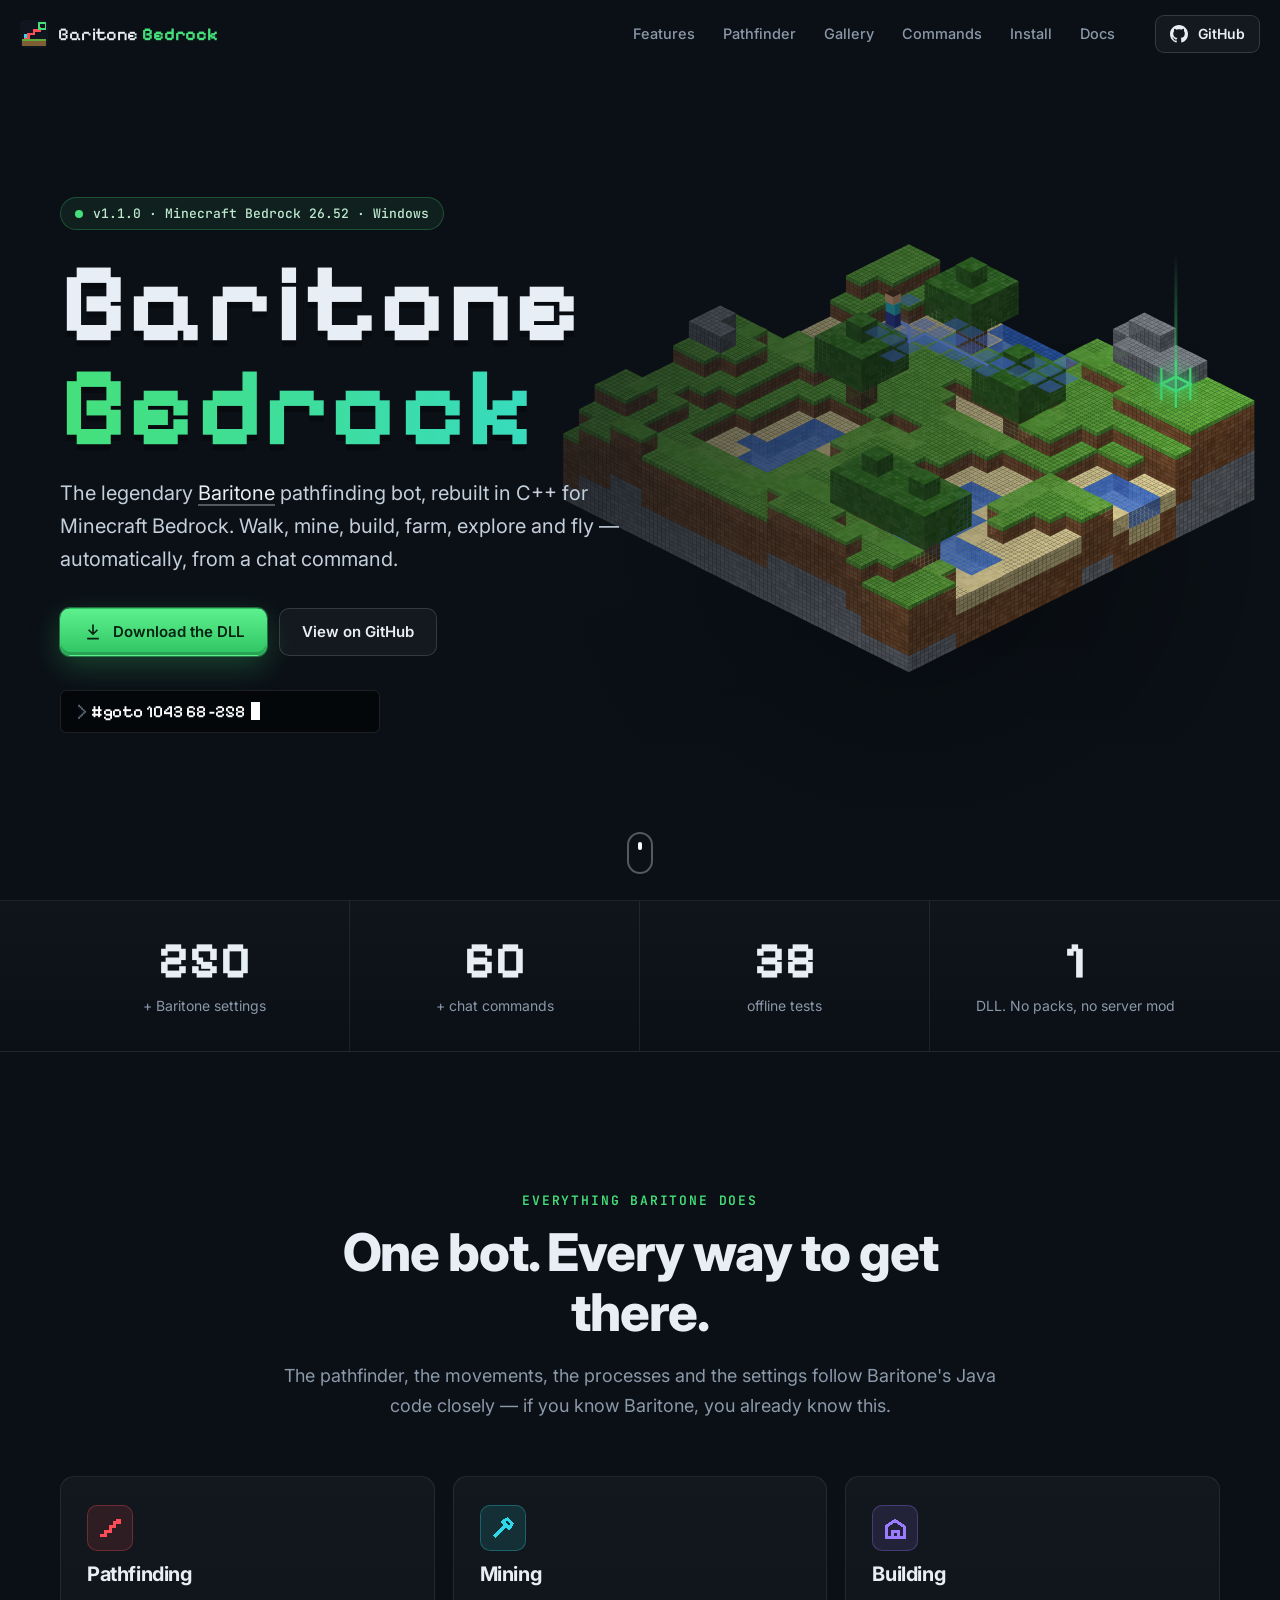
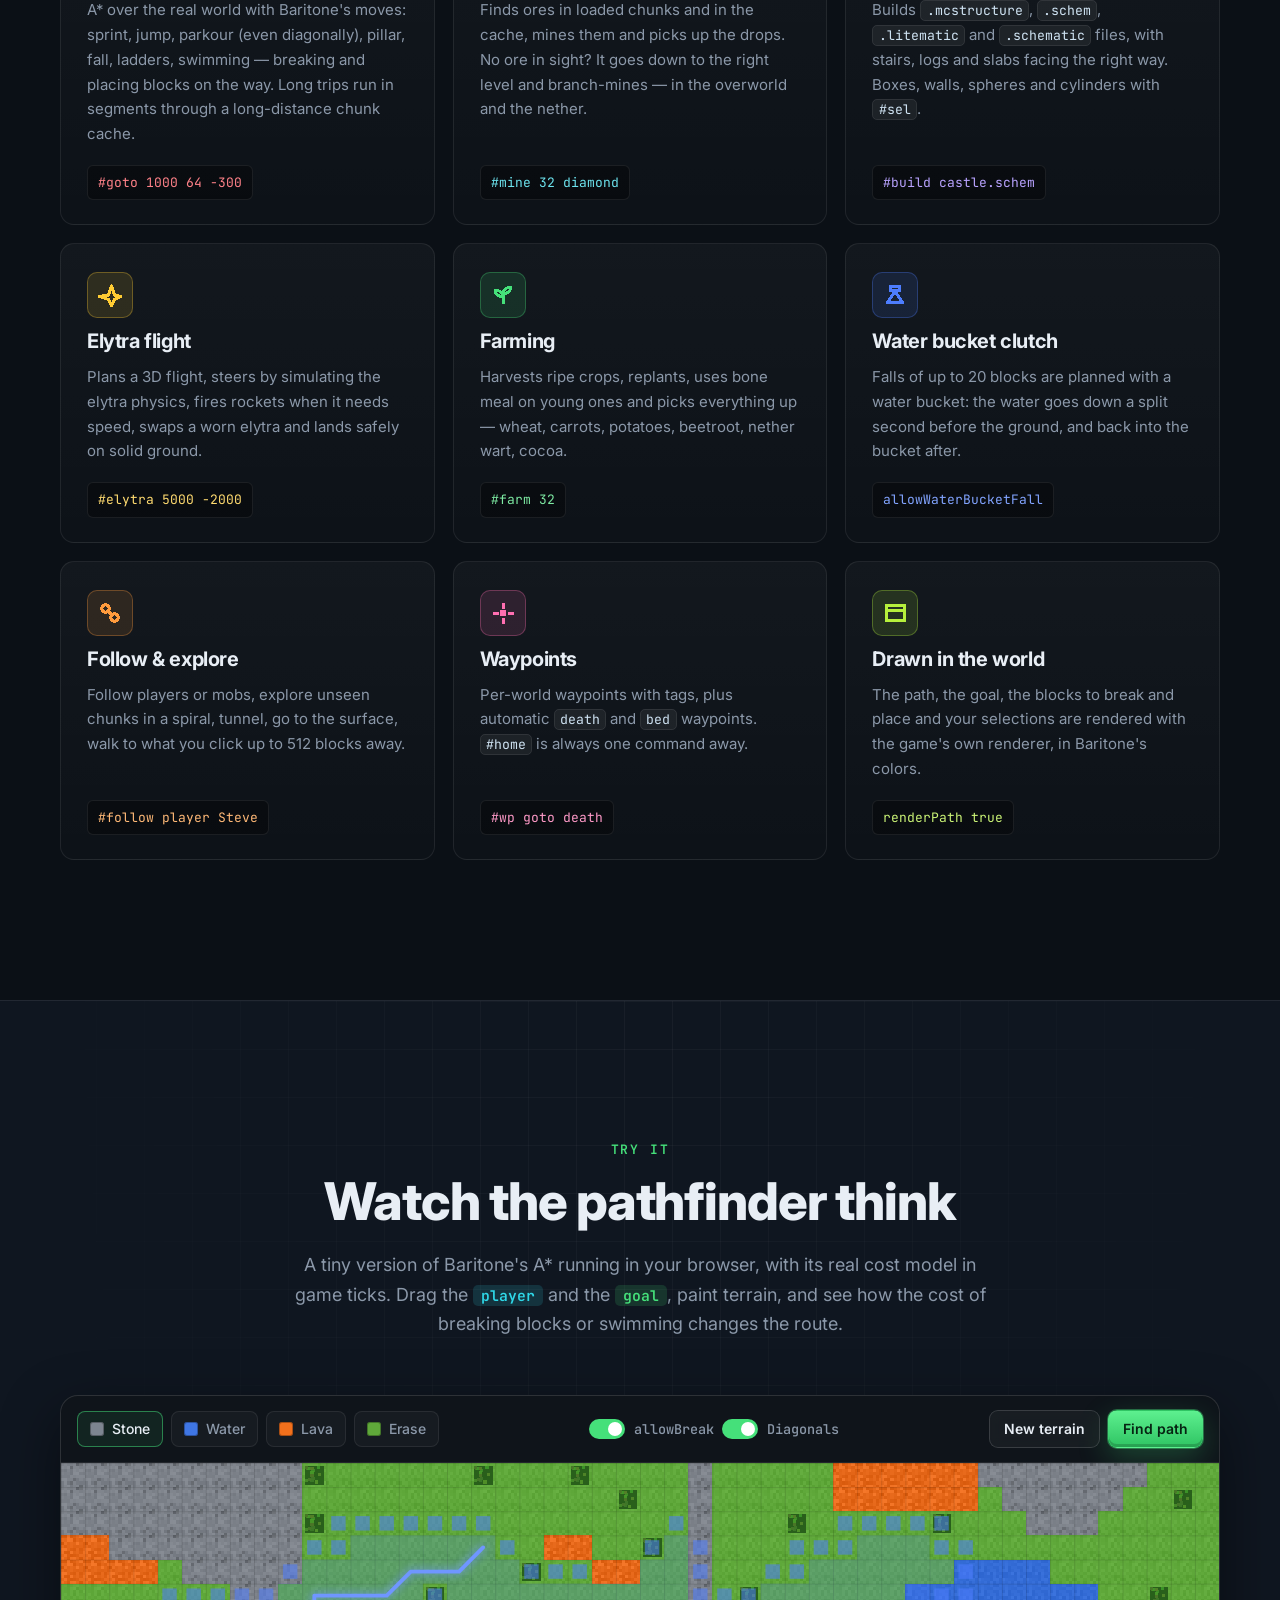
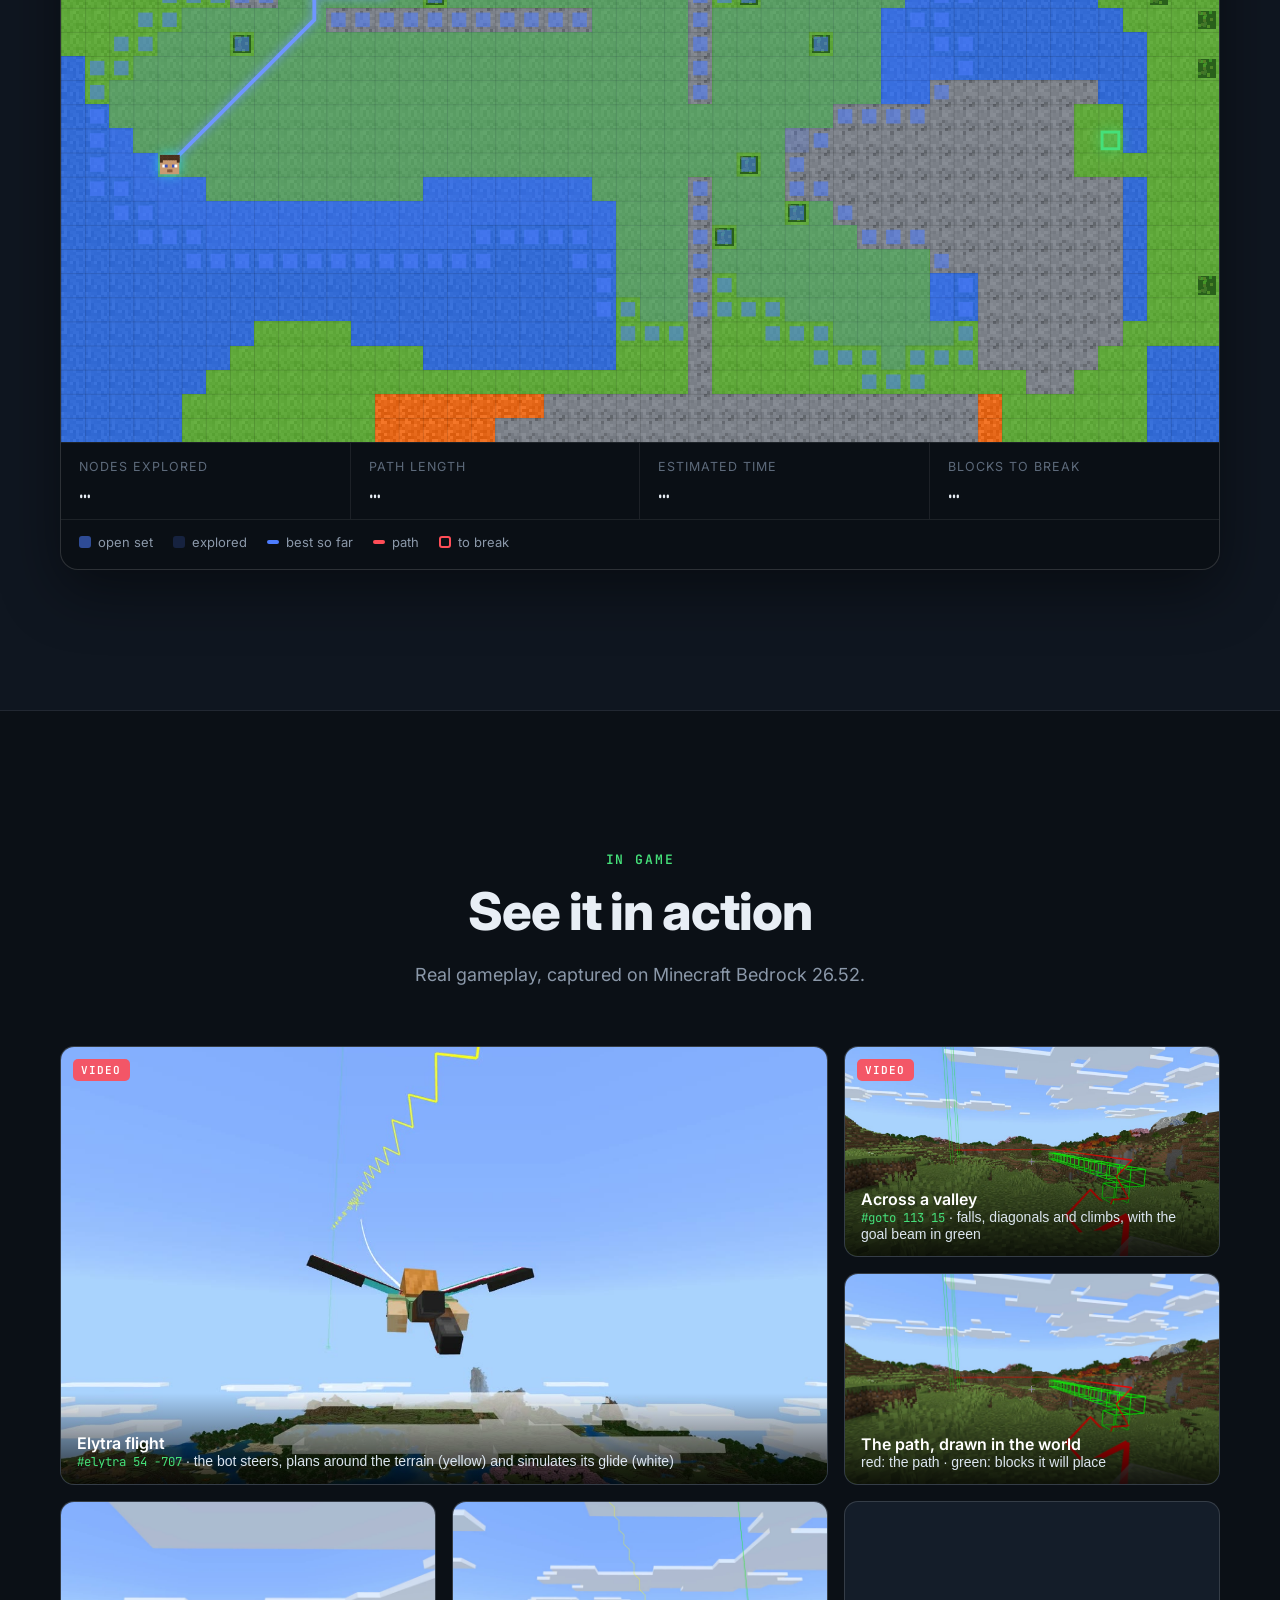
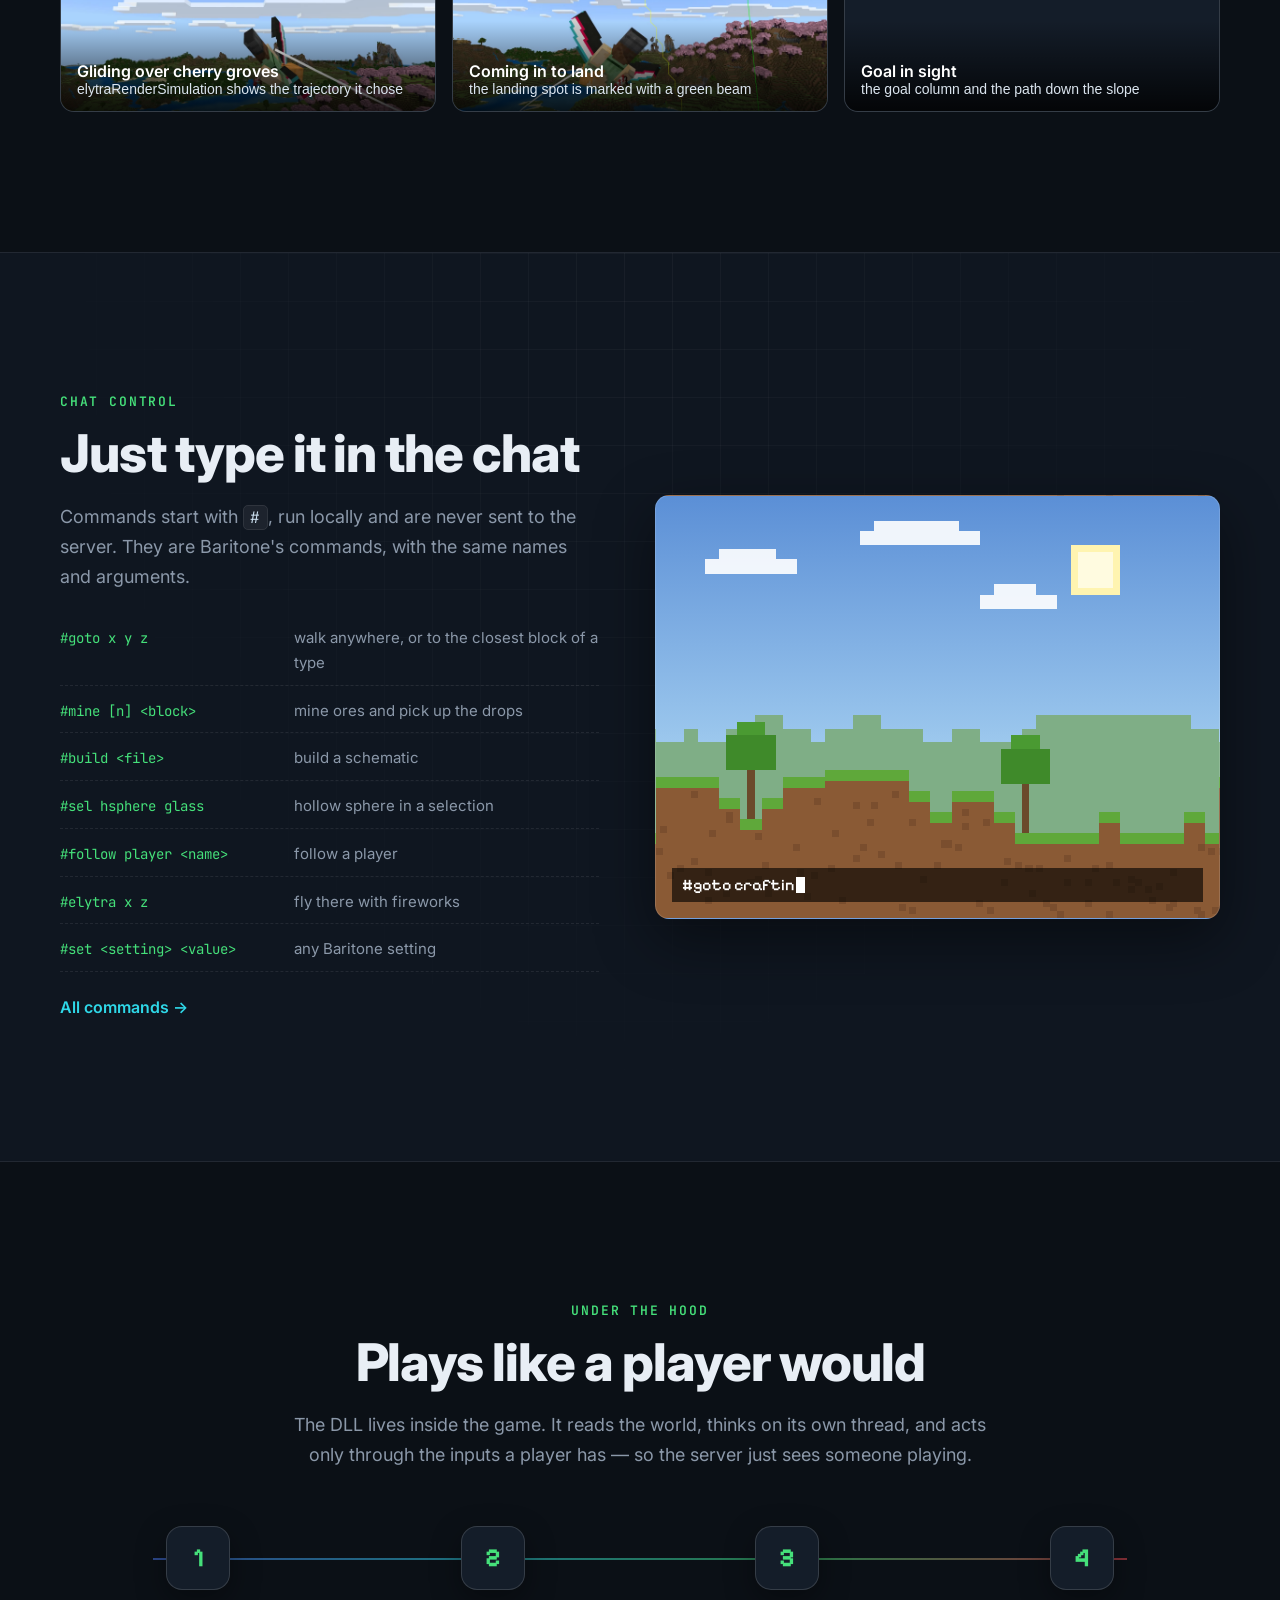
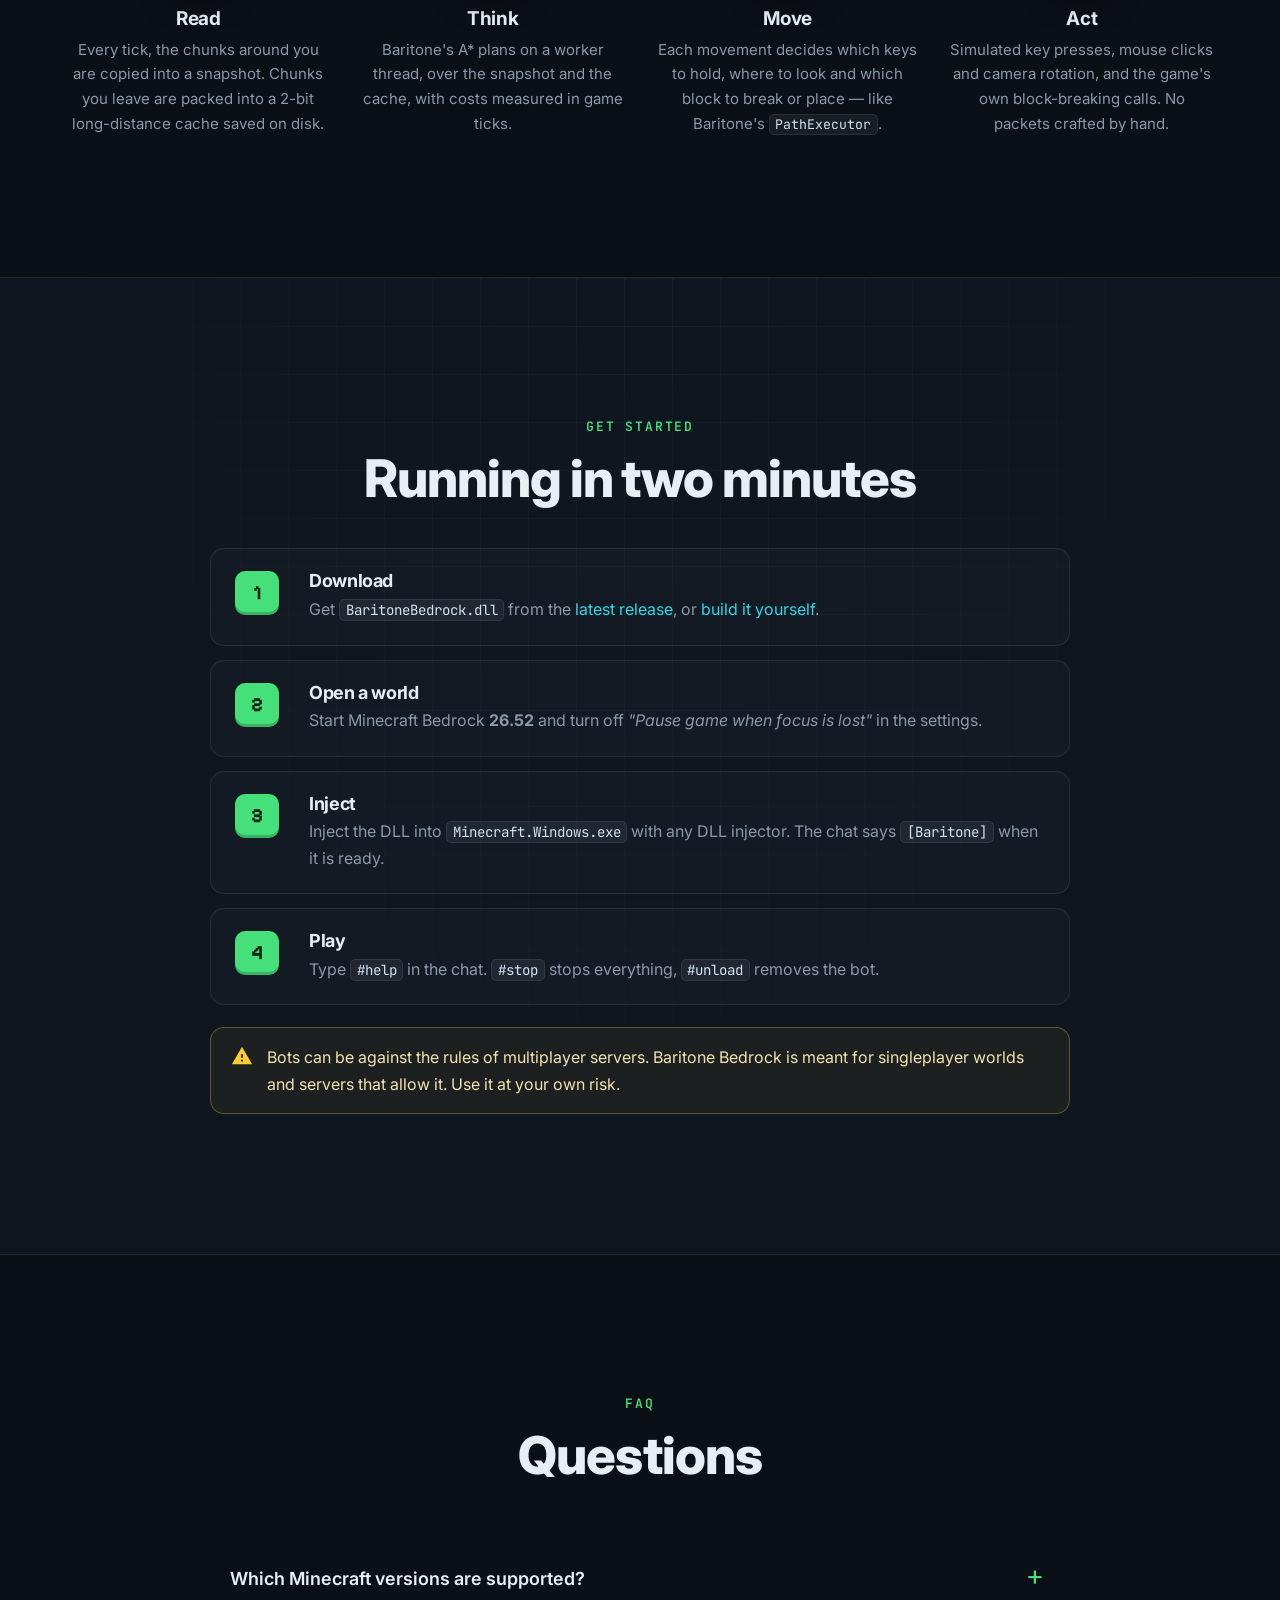
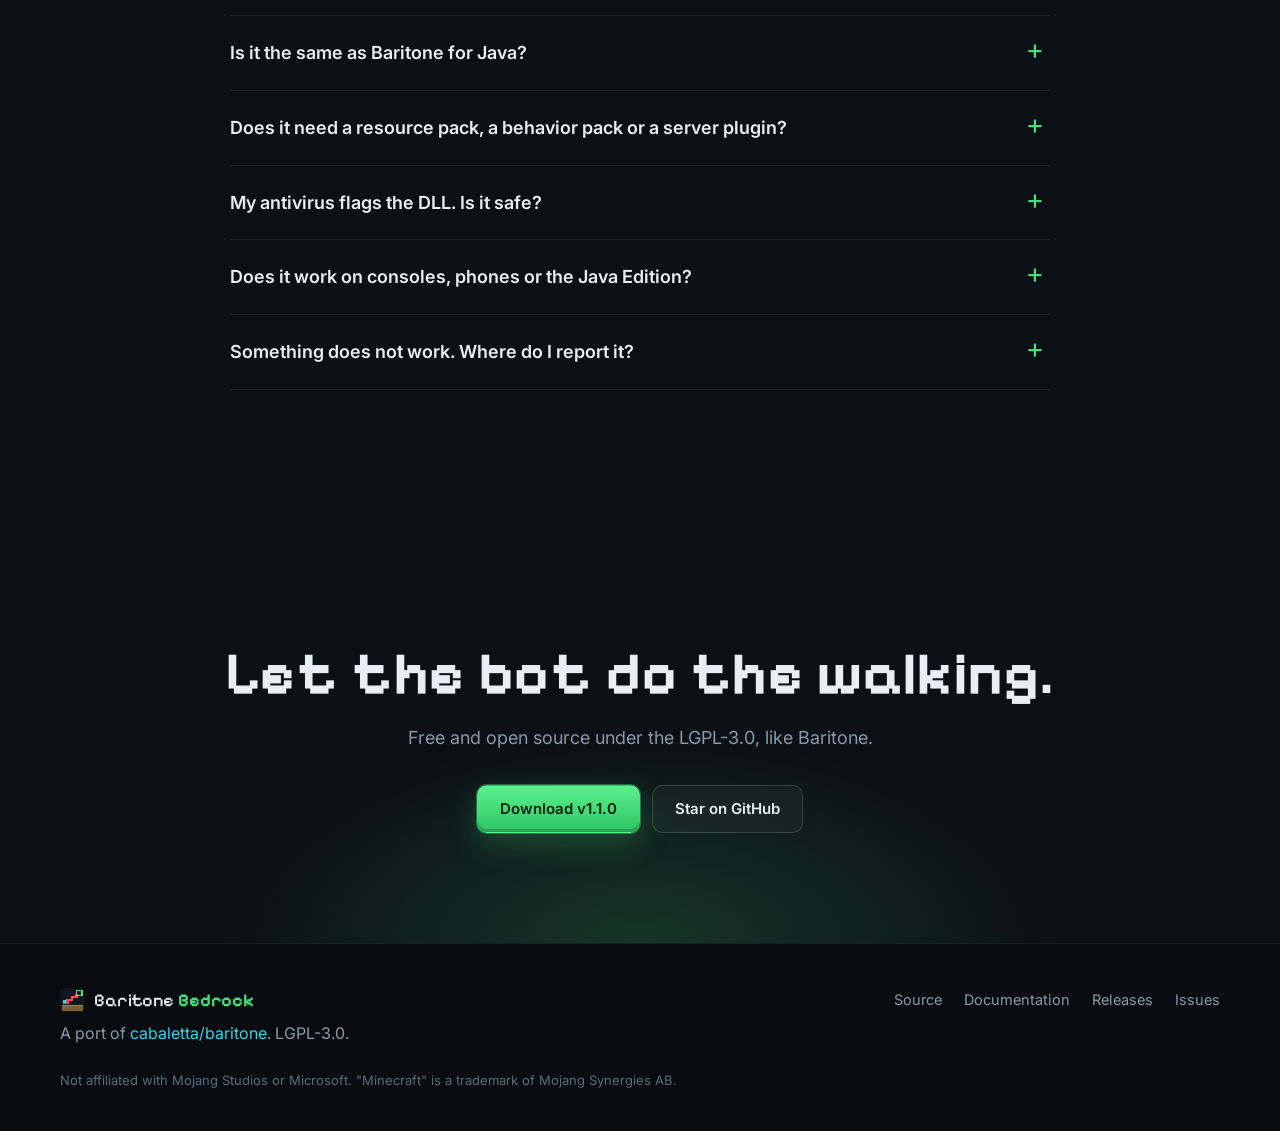
==== commit bbdbad62: "Update to Baritone Bedrock 1.1.0 Co-Authored-By: Claude Opus 5.5 <noreply@anthropic.com>" ====
--- a/index.html
+++ b/index.html
@@ -50,7 +50,7 @@
       <canvas class="hero__canvas" id="hero-canvas" aria-hidden="true"></canvas>
       <div class="hero__fade"></div>
       <div class="hero__content">
-        <p class="eyebrow reveal"><span class="dot"></span> v1.0.0 · Minecraft Bedrock 26.52 · Windows</p>
+        <p class="eyebrow reveal"><span class="dot"></span> v1.1.0 · Minecraft Bedrock 26.52 · Windows</p>
         <h1 class="hero__title reveal">
           <span class="pixel">Baritone</span>
           <span class="pixel hero__title-accent">Bedrock</span>
@@ -96,7 +96,7 @@
           <article class="card reveal" style="--accent: var(--red)">
             <div class="card__icon"><svg viewBox="0 0 16 16" aria-hidden="true"><path d="M2 13h3v-3h3V7h3V4h3" fill="none" stroke="currentColor" stroke-width="2" stroke-linecap="square"/><rect x="12" y="2" width="3" height="3" fill="currentColor"/></svg></div>
             <h3>Pathfinding</h3>
-            <p>A* over the real world with Baritone's moves: sprint, jump, parkour, pillar, fall, ladders, swimming — breaking and placing blocks on the way. Long trips run in segments through a long-distance chunk cache.</p>
+            <p>A* over the real world with Baritone's moves: sprint, jump, parkour (even diagonally), pillar, fall, ladders, swimming — breaking and placing blocks on the way. Long trips run in segments through a long-distance chunk cache.</p>
             <code>#goto 1000 64 -300</code>
           </article>
           <article class="card reveal" style="--accent: var(--cyan)">
@@ -337,7 +337,7 @@
         <h2 class="pixel">Let the bot do the walking.</h2>
         <p>Free and open source under the LGPL-3.0, like Baritone.</p>
         <div class="hero__cta">
-          <a class="btn btn--primary" href="https://github.com/miked06/baritone-bedrock/releases/latest">Download v1.0.0</a>
+          <a class="btn btn--primary" href="https://github.com/miked06/baritone-bedrock/releases/latest">Download v1.1.0</a>
           <a class="btn btn--ghost" href="https://github.com/miked06/baritone-bedrock">Star on GitHub</a>
         </div>
       </div>
